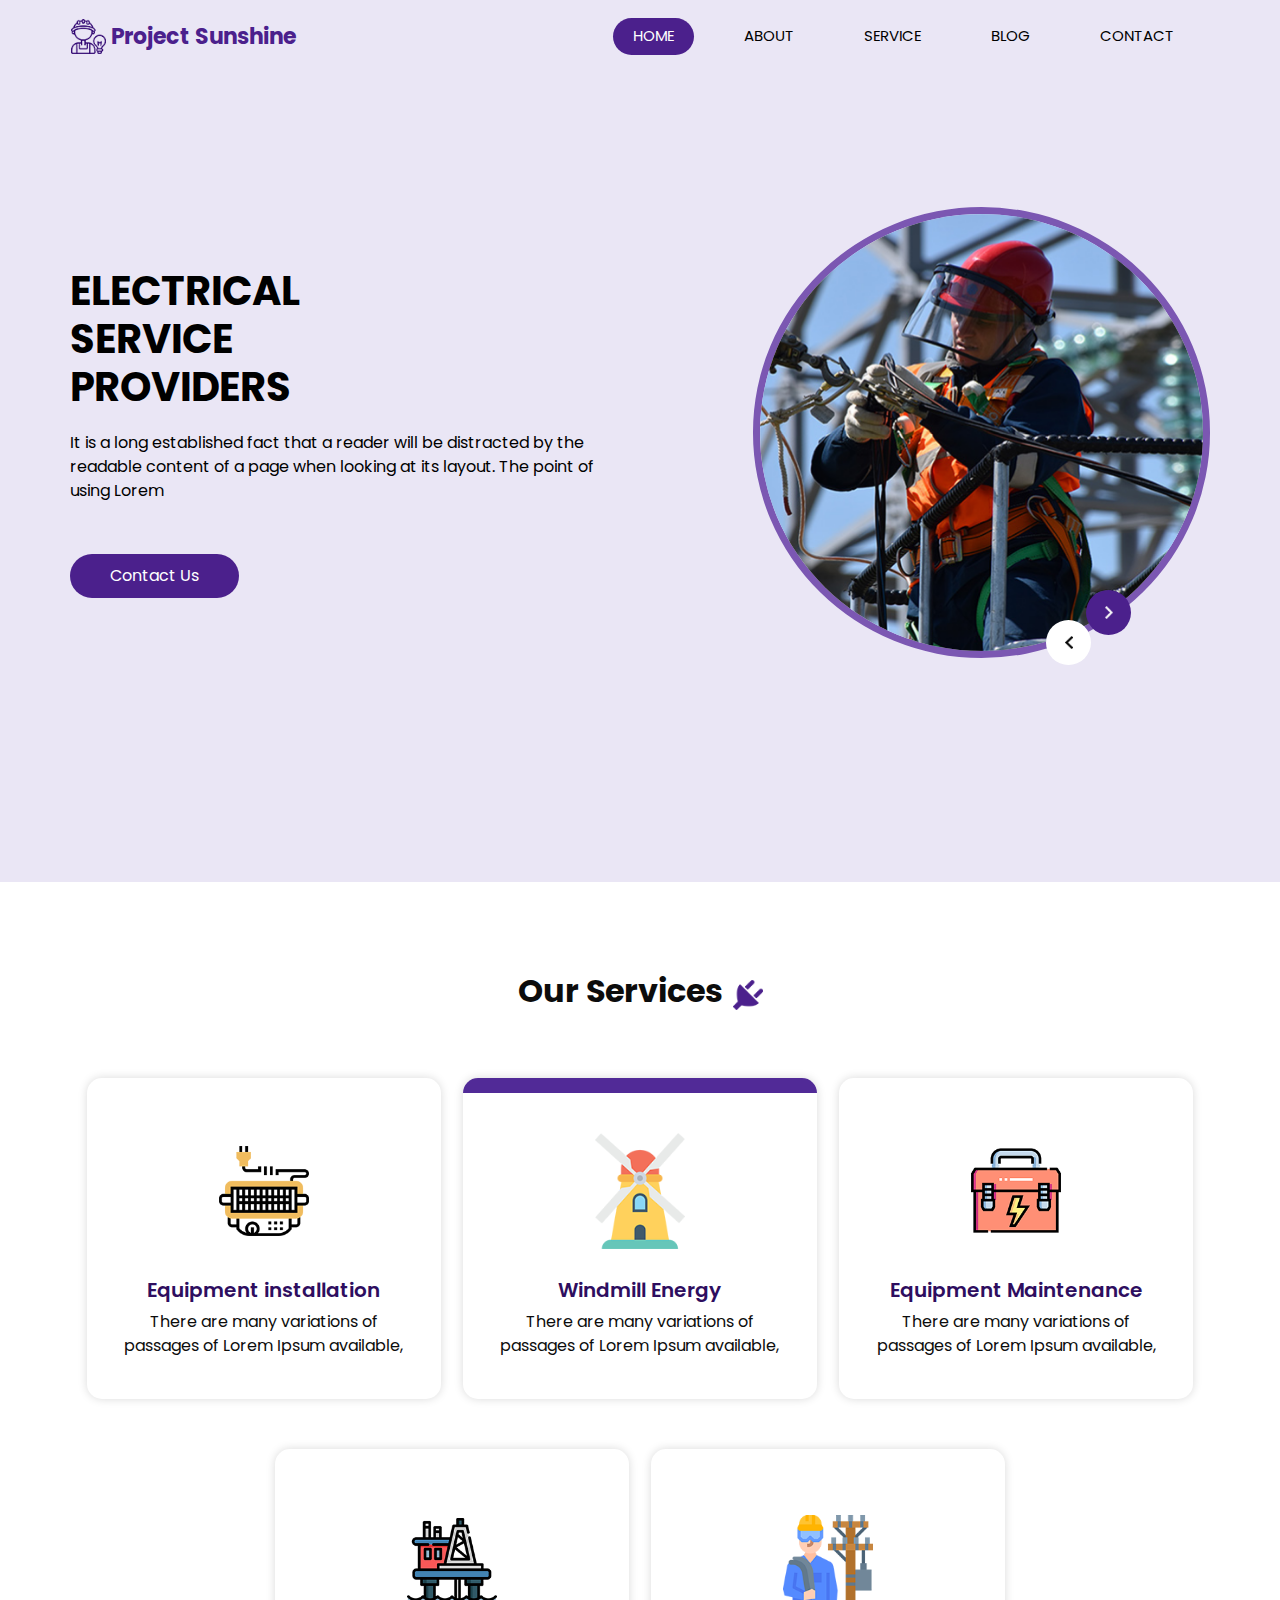
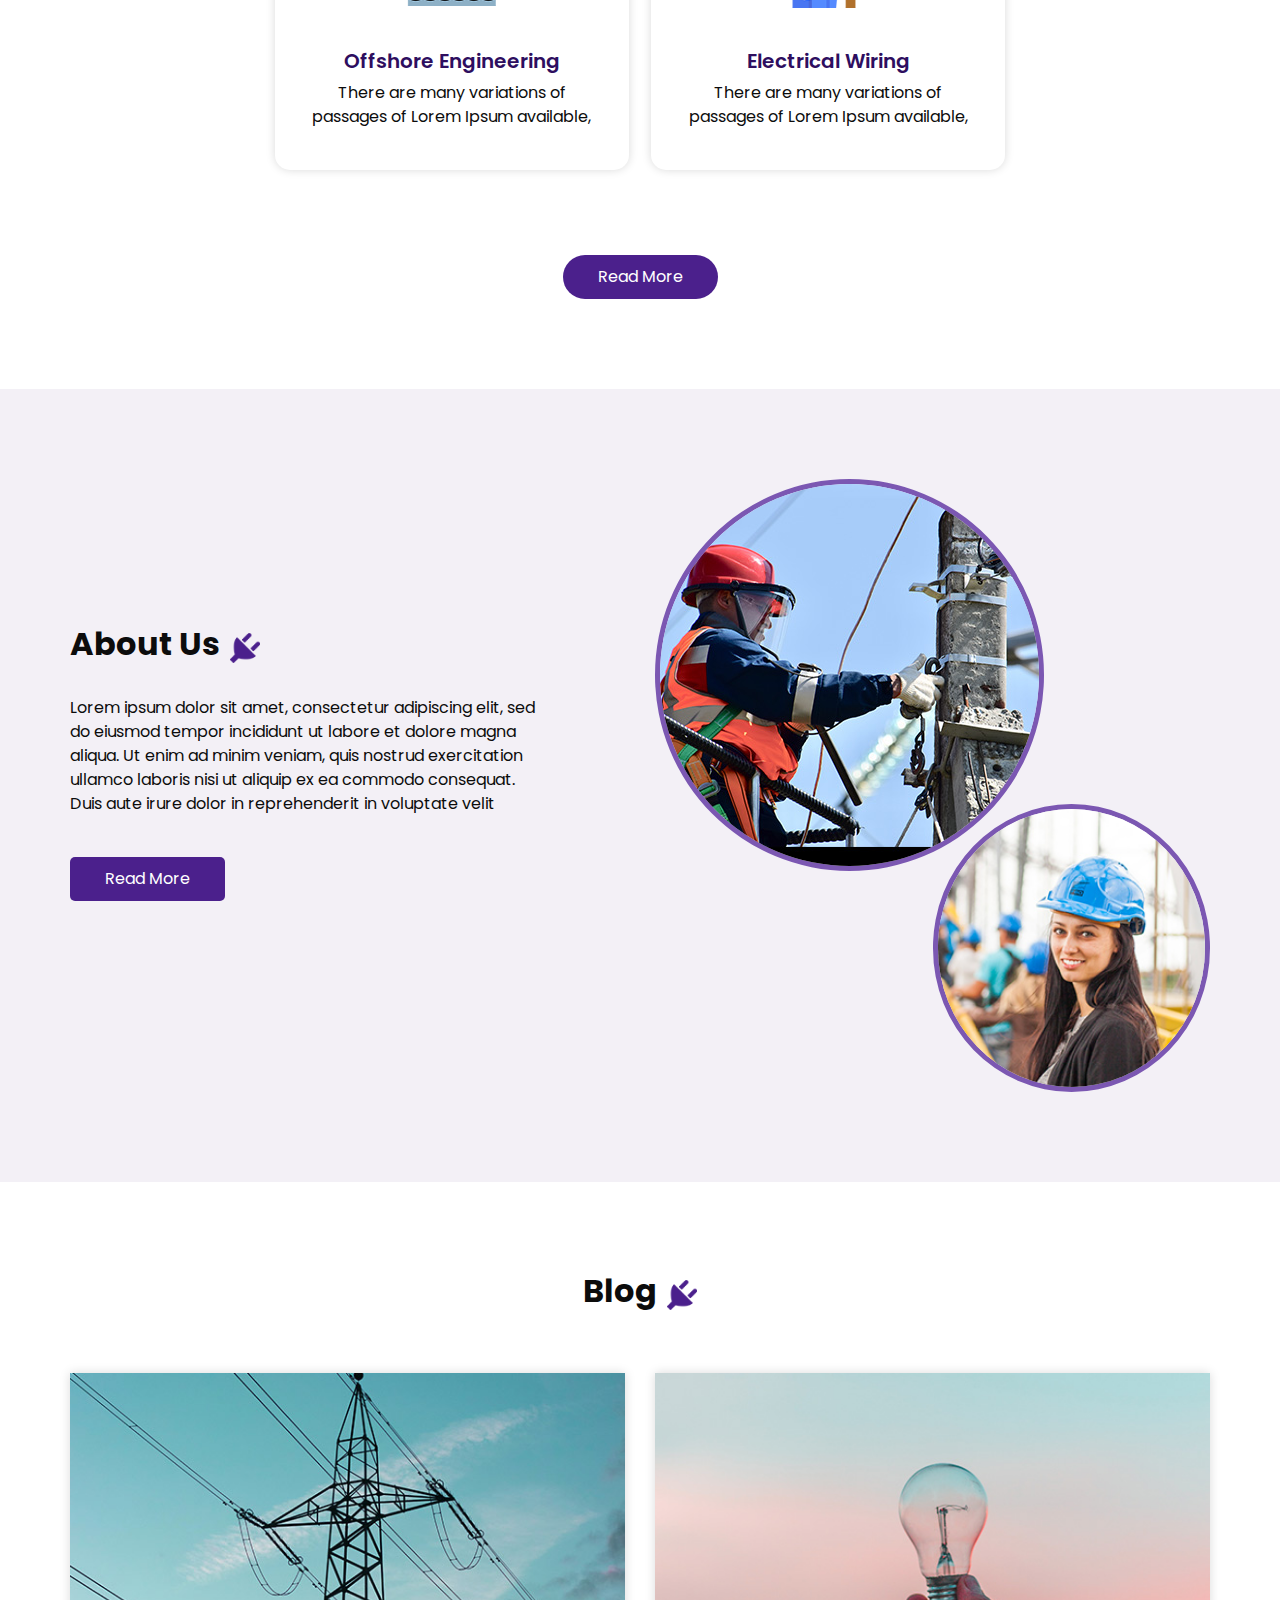
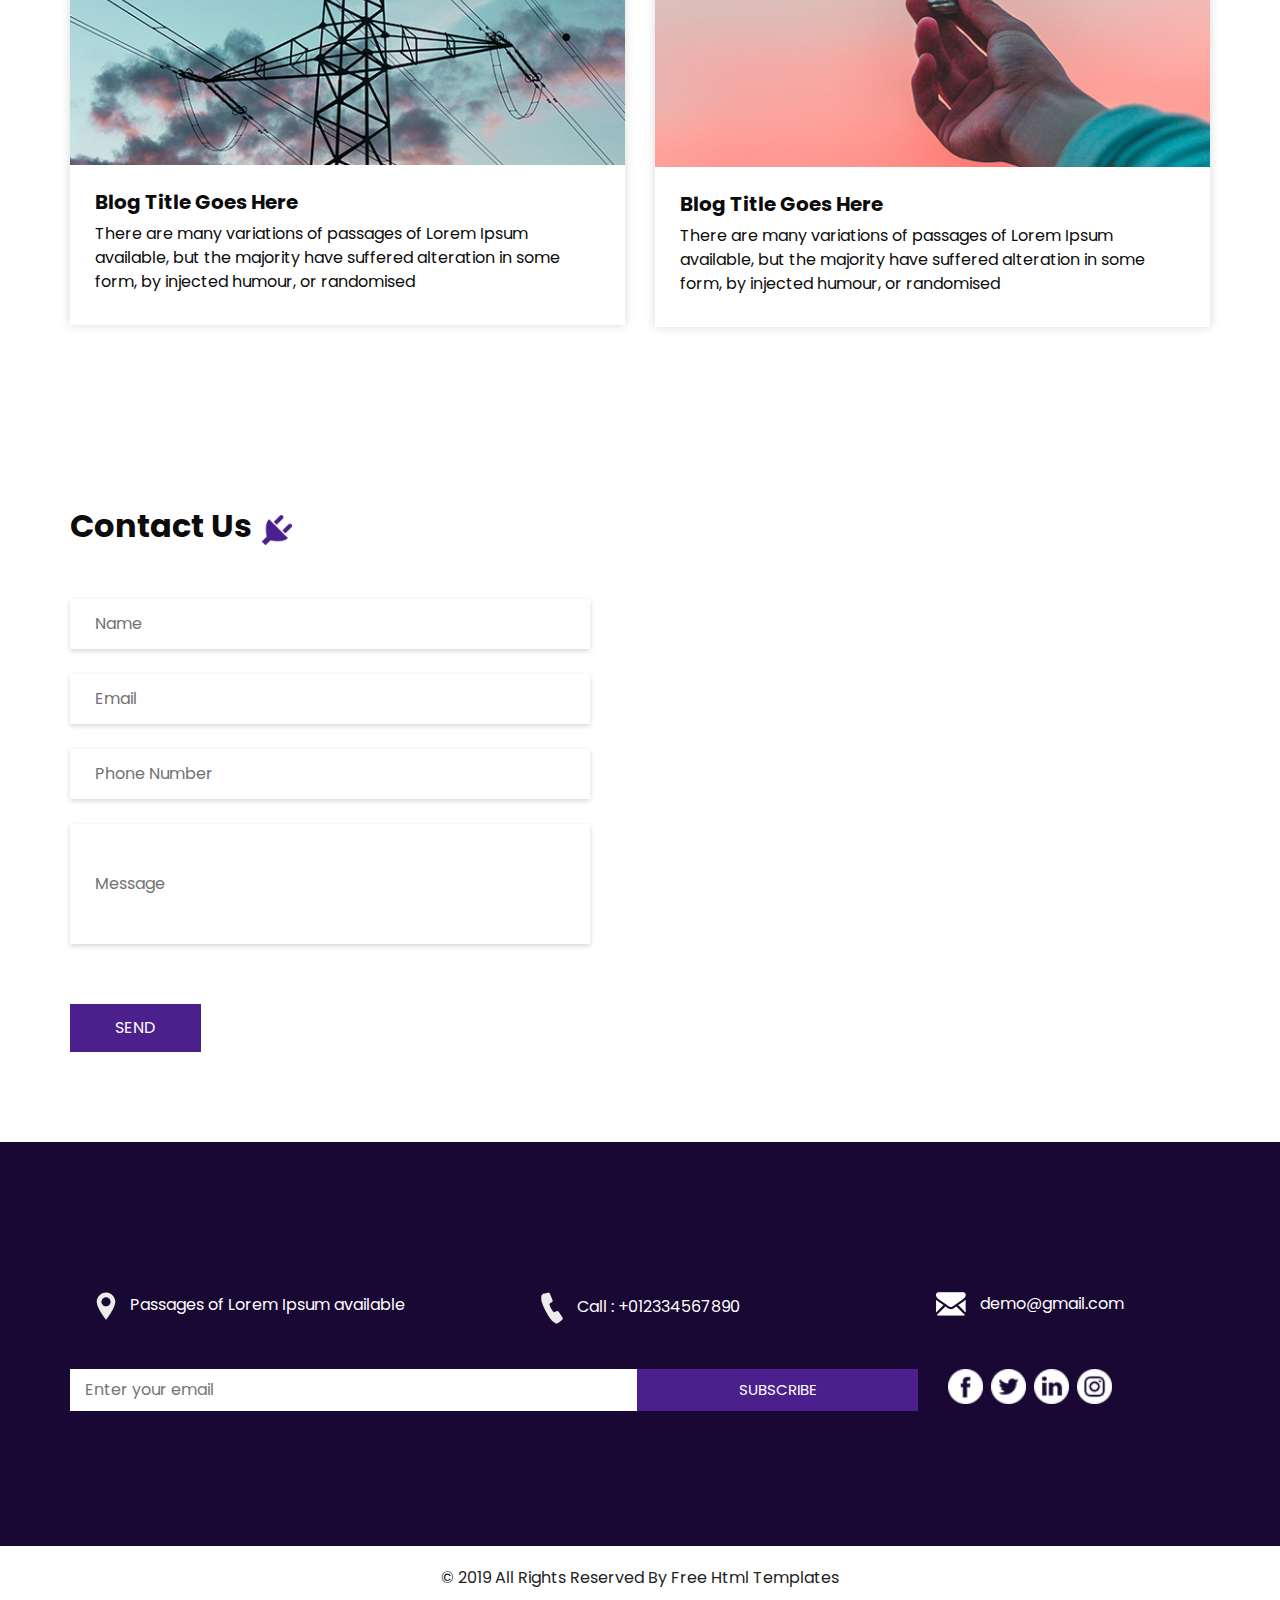
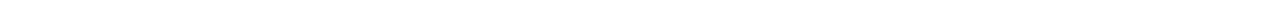
==== index.html @ fe7bbac9 "." ====
<!DOCTYPE html>
<html>

<head>
  <!-- Basic -->
  <meta charset="utf-8" />
  <meta http-equiv="X-UA-Compatible" content="IE=edge" />
  <!-- Mobile Metas -->
  <meta name="viewport" content="width=device-width, initial-scale=1, shrink-to-fit=no" />
  <!-- Site Metas -->
  <meta name="keywords" content="" />
  <meta name="description" content="" />
  <meta name="author" content="" />

  <title>Project Sunshine</title>

  <!-- slider stylesheet -->
  <link rel="stylesheet" type="text/css" href="https://cdnjs.cloudflare.com/ajax/libs/OwlCarousel2/2.1.3/assets/owl.carousel.min.css" />

  <!-- bootstrap core css -->
  <link rel="stylesheet" type="text/css" href="css/bootstrap.css" />

  <!-- fonts style -->
  <link href="https://fonts.googleapis.com/css?family=Poppins:400,600,700&display=swap" rel="stylesheet">
  <!-- Custom styles for this template -->
  <link href="css/style.css" rel="stylesheet" />
  <!-- responsive style -->
  <link href="css/responsive.css" rel="stylesheet" />
</head>

<body>

  <div class="hero_area">
    <!-- header section strats -->
    <header class="header_section">
      <div class="container">
        <nav class="navbar navbar-expand-lg custom_nav-container ">
          <a class="navbar-brand" href="index.html">
            <img src="images/logo.png" alt="">
            <span>
              Project Sunshine
            </span>
          </a>
          <button class="navbar-toggler" type="button" data-toggle="collapse" data-target="#navbarSupportedContent" aria-controls="navbarSupportedContent" aria-expanded="false" aria-label="Toggle navigation">
            <span class="s-1"> </span>
            <span class="s-2"> </span>
            <span class="s-3"> </span>
          </button>

          <div class="collapse navbar-collapse" id="navbarSupportedContent">
            <div class="d-flex ml-auto flex-column flex-lg-row align-items-center">
              <ul class="navbar-nav  ">
                <li class="nav-item active">
                  <a class="nav-link" href="index.html">Home <span class="sr-only">(current)</span></a>
                </li>
                <li class="nav-item">
                  <a class="nav-link" href="about.html"> About</a>
                </li>
                <li class="nav-item">
                  <a class="nav-link" href="service.html"> Service </a>
                </li>
                <li class="nav-item">
                  <a class="nav-link" href="blog.html"> Blog </a>
                </li>
                <li class="nav-item">
                  <a class="nav-link" href="contact.html">Contact </a>
                </li>
              </ul>
            </div>
          </div>
        </nav>
      </div>
    </header>
    <!-- end header section -->
    <!-- slider section -->
    <section class=" slider_section ">
      <div class="container">
        <div class="row">
          <div class="col-md-6 ">
            <div class="detail_box">
              <h1>
                Electrical <br>
                Service <br>
                Providers
              </h1>
              <p>
                It is a long established fact that a reader will be distracted by the readable content of a page when looking at its layout. The point of using Lorem
              </p>
              <a href="" class="">
                Contact Us
            </div>
          </div>
          <div class="col-lg-5 col-md-6 offset-lg-1">
            <div class="img_content">
              <div class="img_container">
                <div id="carouselExampleControls" class="carousel slide" data-ride="carousel">
                  <div class="carousel-inner">
                    <div class="carousel-item active">
                      <div class="img-box">
                        <img src="images/slider-img.jpg" alt="">
                      </div>
                    </div>
                    <div class="carousel-item">
                      <div class="img-box">
                        <img src="images/slider-img.jpg" alt="">
                      </div>
                    </div>
                    <div class="carousel-item">
                      <div class="img-box">
                        <img src="images/slider-img.jpg" alt="">
                      </div>
                    </div>
                  </div>
                </div>
              </div>
              <a class="carousel-control-prev" href="#carouselExampleControls" role="button" data-slide="prev">
                <span class="sr-only">Previous</span>
              </a>
              <a class="carousel-control-next" href="#carouselExampleControls" role="button" data-slide="next">
                <span class="sr-only">Next</span>
              </a>
            </div>

          </div>
        </div>
      </div>
    </section>
    <!-- end slider section -->
  </div>


  <!-- service section -->
  <section class="service_section layout_padding">
    <div class="container">
      <div class="heading_container">
        <h2>
          Our Services
        </h2>
        <img src="images/plug.png" alt="">
      </div>

      <div class="service_container">
        <div class="box">
          <div class="img-box">
            <img src="images/s1.png" class="img1" alt="">
          </div>
          <div class="detail-box">
            <h5>
              Equipment installation
            </h5>
            <p>
              There are many variations of passages of Lorem Ipsum available,
            </p>
          </div>
        </div>
        <div class="box active">
          <div class="img-box">
            <img src="images/s2.png" class="img1" alt="">
          </div>
          <div class="detail-box">
            <h5>
              Windmill Energy
            </h5>
            <p>
              There are many variations of passages of Lorem Ipsum available,
            </p>
          </div>
        </div>
        <div class="box">
          <div class="img-box">
            <img src="images/s3.png" class="img1" alt="">
          </div>
          <div class="detail-box">
            <h5>
              Equipment Maintenance
            </h5>
            <p>
              There are many variations of passages of Lorem Ipsum available,
            </p>
          </div>
        </div>
        <div class="box ">
          <div class="img-box">
            <img src="images/s4.png" class="img1" alt="">
          </div>
          <div class="detail-box">
            <h5>
              Offshore Engineering
            </h5>
            <p>
              There are many variations of passages of Lorem Ipsum available,
            </p>
          </div>
        </div>
        <div class="box">
          <div class="img-box">
            <img src="images/s5.png" class="img1" alt="">
          </div>
          <div class="detail-box">
            <h5>
              Electrical Wiring
            </h5>
            <p>
              There are many variations of passages of Lorem Ipsum available,
            </p>
          </div>
        </div>
      </div>
      <div class="btn-box">
        <a href="">
          Read More
        </a>
      </div>
    </div>
  </section>
  <!-- end service section -->

  <!-- about section -->
  <section class="about_section layout_padding">
    <div class="container">
      <div class="row">
        <div class="col-md-6">
          <div class="detail-box">
            <div class="heading_container">
              <h2>
                About Us
              </h2>
              <img src="images/plug.png" alt="">
            </div>
            <p>
              Lorem ipsum dolor sit amet, consectetur adipiscing elit, sed do
              eiusmod tempor incididunt ut labore et dolore magna aliqua. Ut
              enim ad minim veniam, quis nostrud exercitation ullamco laboris
              nisi ut aliquip ex ea commodo consequat. Duis aute irure dolor
              in reprehenderit in voluptate velit
            </p>
            <a href="">
              Read More
            </a>
          </div>
        </div>
        <div class="col-md-6">
          <div class="img_container">
            <div class="img-box b1">
              <img src="images/about-img1.jpg" alt="" />
            </div>
            <div class="img-box b2">
              <img src="images/about-img2.jpg" alt="" />
            </div>
          </div>

        </div>

      </div>
    </div>
  </section>

  <!-- end about section -->




  <!-- blog section -->

  <section class="blog_section layout_padding">
    <div class="container">
      <div class="heading_container">
        <h2>
          Blog
        </h2>
        <img src="images/plug.png" alt="">
      </div>
      <div class="row">
        <div class="col-md-6">
          <div class="box">
            <div class="img-box">
              <img src="images/blog1.jpg" alt="">
            </div>
            <div class="detail-box">
              <h5>
                Blog Title Goes Here
              </h5>
              <p>
                There are many variations of passages of Lorem Ipsum available, but the majority have suffered alteration in some form, by injected humour, or randomised
              </p>
            </div>
          </div>
        </div>
        <div class="col-md-6">
          <div class="box">
            <div class="img-box">
              <img src="images/blog2.jpg" alt="">
            </div>
            <div class="detail-box">
              <h5>
                Blog Title Goes Here
              </h5>
              <p>
                There are many variations of passages of Lorem Ipsum available, but the majority have suffered alteration in some form, by injected humour, or randomised
              </p>
            </div>
          </div>
        </div>
      </div>
    </div>
  </section>

  <!-- end blog section -->



  <!-- contact section -->

  <section class="contact_section layout_padding">
    <div class="container ">
      <div class="heading_container">
        <h2>
          Contact Us
        </h2>
        <img src="images/plug.png" alt="">
      </div>
    </div>
    <div class="container">
      <div class="row">
        <div class="col-md-6">
          <form action="">
            <div>
              <input type="text" placeholder="Name" />
            </div>
            <div>
              <input type="email" placeholder="Email" />
            </div>
            <div>
              <input type="text" placeholder="Phone Number" />
            </div>
            <div>
              <input type="text" class="message-box" placeholder="Message" />
            </div>
            <div class="d-flex ">
              <button>
                SEND
              </button>
            </div>
          </form>
        </div>
        <div class="col-md-6">
          <div class="map_container">
            <div class="map-responsive">
              <iframe src="https://www.google.com/maps/embed/v1/place?key=AIzaSyA0s1a7phLN0iaD6-UE7m4qP-z21pH0eSc&q=Eiffel+Tower+Paris+France" width="600" height="300" frameborder="0" style="border:0; width: 100%; height:100%" allowfullscreen></iframe>
            </div>
          </div>
        </div>
      </div>
    </div>
  </section>

  <!-- end contact section -->


  <!-- info section -->

  <section class="info_section layout_padding">
    <div class="container">
      <div class="info_contact">
        <div class="row">
          <div class="col-md-4">
            <a href="">
              <img src="images/location-white.png" alt="">
              <span>
                Passages of Lorem Ipsum available
              </span>
            </a>
          </div>
          <div class="col-md-4">
            <a href="">
              <img src="images/telephone-white.png" alt="">
              <span>
                Call : +012334567890
              </span>
            </a>
          </div>
          <div class="col-md-4">
            <a href="">
              <img src="images/envelope-white.png" alt="">
              <span>
                demo@gmail.com
              </span>
            </a>
          </div>
        </div>
      </div>
      <div class="row">
        <div class="col-md-8 col-lg-9">
          <div class="info_form">
            <form action="">
              <input type="text" placeholder="Enter your email">
              <button>
                subscribe
              </button>
            </form>
          </div>
        </div>
        <div class="col-md-4 col-lg-3">
          <div class="info_social">
            <div>
              <a href="">
                <img src="images/fb.png" alt="">
              </a>
            </div>
            <div>
              <a href="">
                <img src="images/twitter.png" alt="">
              </a>
            </div>
            <div>
              <a href="">
                <img src="images/linkedin.png" alt="">
              </a>
            </div>
            <div>
              <a href="">
                <img src="images/instagram.png" alt="">
              </a>
            </div>
          </div>
        </div>
      </div>

    </div>
  </section>

  <!-- end info section -->

  <!-- footer section -->
  <footer class="container-fluid footer_section">
    <div class="container">
      <div class="row">
        <div class="col-lg-7 col-md-9 mx-auto">
          <p>
            &copy; 2019 All Rights Reserved By
            <a href="https://html.design/">Free Html Templates</a>
          </p>
        </div>
      </div>
    </div>
  </footer>
  <!-- footer section -->


  <script src="js/jquery-3.4.1.min.js"></script>
  <script src="js/bootstrap.js"></script>

</body>

</html>
---- css/style.css ----
body {
  font-family: "Poppins", sans-serif;
  color: #0c0c0c;
  background-color: #ffffff;
}

.layout_padding {
  padding-top: 90px;
  padding-bottom: 90px;
}

.layout_padding2 {
  padding-top: 45px;
  padding-bottom: 45px;
}

.layout_padding2-top {
  padding-top: 45px;
}

.layout_padding2-bottom {
  padding-bottom: 45px;
}

.layout_padding-top {
  padding-top: 90px;
}

.layout_padding-bottom {
  padding-bottom: 90px;
}

.heading_container {
  display: -webkit-box;
  display: -ms-flexbox;
  display: flex;
  -webkit-box-pack: start;
      -ms-flex-pack: start;
          justify-content: flex-start;
  -webkit-box-align: center;
      -ms-flex-align: center;
          align-items: center;
  text-align: center;
}

.heading_container h2 {
  position: relative;
  font-weight: bold;
  margin-right: 10px;
}

.heading_container img {
  width: 30px;
}

/*header section*/
.hero_area {
  height: 98vh;
  position: relative;
  display: -webkit-box;
  display: -ms-flexbox;
  display: flex;
  -webkit-box-orient: vertical;
  -webkit-box-direction: normal;
      -ms-flex-direction: column;
          flex-direction: column;
  background-color: #eae6f5;
}

.sub_page .hero_area {
  height: auto;
}

.header_section .container {
  padding: 0;
}

.header_section .nav_container {
  margin: 0 auto;
}

.custom_nav-container .navbar-nav .nav-item .nav-link {
  padding: 7px 20px;
  margin: 10px 15px;
  color: #000000;
  text-align: center;
  border-radius: 35px;
  text-transform: uppercase;
  font-size: 15px;
}

.custom_nav-container .navbar-nav .nav-item.active .nav-link, .custom_nav-container .navbar-nav .nav-item:hover .nav-link {
  background-color: #4b208c;
  color: #ffffff;
}

a,
a:hover,
a:focus {
  text-decoration: none;
}

a:hover,
a:focus {
  color: initial;
}

.btn,
.btn:focus {
  outline: none !important;
  -webkit-box-shadow: none;
          box-shadow: none;
}

.custom_nav-container .nav_search-btn {
  background-image: url(../images/search-icon.png);
  background-size: 22px;
  background-repeat: no-repeat;
  background-position-y: 7px;
  width: 35px;
  height: 35px;
  padding: 0;
  border: none;
}

.navbar-brand {
  display: -webkit-box;
  display: -ms-flexbox;
  display: flex;
  -webkit-box-align: center;
      -ms-flex-align: center;
          align-items: center;
}

.navbar-brand img {
  margin-right: 5px;
  width: 35px;
}

.navbar-brand span {
  font-size: 22px;
  font-weight: 700;
  color: #4b208c;
}

.custom_nav-container {
  z-index: 99999;
}

.navbar-expand-lg .navbar-collapse {
  -webkit-box-align: end;
      -ms-flex-align: end;
          align-items: flex-end;
}

.custom_nav-container .navbar-toggler {
  outline: none;
}

.custom_nav-container .navbar-toggler {
  padding: 0;
  width: 37px;
  height: 42px;
}

.custom_nav-container .navbar-toggler span {
  display: block;
  width: 35px;
  height: 4px;
  background-color: #190734;
  margin: 7px 0;
  -webkit-transition: all .3s;
  transition: all .3s;
}

.custom_nav-container .navbar-toggler[aria-expanded="true"] .s-1 {
  -webkit-transform: rotate(45deg);
          transform: rotate(45deg);
  margin: 0;
  margin-bottom: -4px;
}

.custom_nav-container .navbar-toggler[aria-expanded="true"] .s-2 {
  display: none;
}

.custom_nav-container .navbar-toggler[aria-expanded="true"] .s-3 {
  -webkit-transform: rotate(-45deg);
          transform: rotate(-45deg);
  margin: 0;
  margin-top: -4px;
}

.custom_nav-container .navbar-toggler[aria-expanded="false"] .s-1,
.custom_nav-container .navbar-toggler[aria-expanded="false"] .s-2,
.custom_nav-container .navbar-toggler[aria-expanded="false"] .s-3 {
  -webkit-transform: none;
          transform: none;
}

/*end header section*/
/* slider section */
.slider_section {
  -webkit-box-flex: 1;
      -ms-flex: 1;
          flex: 1;
  display: -webkit-box;
  display: -ms-flexbox;
  display: flex;
  -webkit-box-align: center;
      -ms-flex-align: center;
          align-items: center;
  position: relative;
  z-index: 2;
  color: #3b3a3a;
  padding-bottom: 90px;
}

.slider_section .row {
  -webkit-box-align: center;
      -ms-flex-align: center;
          align-items: center;
}

.slider_section .detail_box {
  color: #000000;
}

.slider_section .detail_box h1 {
  text-transform: uppercase;
  font-weight: bold;
}

.slider_section .detail_box p {
  margin-top: 20px;
}

.slider_section .detail_box a {
  display: inline-block;
  padding: 10px 40px;
  background-color: #4b208c;
  color: #ffffff;
  border-radius: 35px;
  margin-top: 35px;
}

.slider_section .detail_box a:hover {
  background-color: #5625a1;
}

.slider_section .img_container {
  border: 7px solid #7b57b2;
  border-radius: 100%;
  overflow: hidden;
}

.slider_section .img_container div#carouselExampleContarols {
  width: 100%;
  position: unset;
}

.slider_section .img_container .img-box img {
  width: 100%;
}

.slider_section .carousel-control-prev,
.slider_section .carousel-control-next {
  top: initial;
  left: initial;
  bottom: 5%;
  right: 10%;
  width: 45px;
  height: 45px;
  border: none;
  border-radius: 100%;
  opacity: 1;
  background-repeat: no-repeat;
  background-size: 8px;
  background-position: center;
}

.slider_section .carousel-control-prev {
  background-image: url(../images/prev.png);
  background-color: #ffffff;
  -webkit-transform: translate(-85px, 30px);
          transform: translate(-85px, 30px);
}

.slider_section .carousel-control-next {
  background-image: url(../images/next.png);
  background-color: #4b208c;
  -webkit-transform: translate(-45px, 0);
          transform: translate(-45px, 0);
}

.service_section {
  text-align: center;
}

.service_section .heading_container {
  -webkit-box-pack: center;
      -ms-flex-pack: center;
          justify-content: center;
}

.service_section .service_container {
  display: -webkit-box;
  display: -ms-flexbox;
  display: flex;
  -webkit-box-pack: center;
      -ms-flex-pack: center;
          justify-content: center;
  padding: 35px 0;
  -ms-flex-wrap: wrap;
      flex-wrap: wrap;
}

.service_section .service_container .box {
  margin: 25px 1%;
  -ms-flex-preferred-size: 31%;
      flex-basis: 31%;
  padding: 35px 25px 25px;
  border-radius: 15px;
  -webkit-box-shadow: 0 0 10px 0 rgba(0, 0, 0, 0.15);
          box-shadow: 0 0 10px 0 rgba(0, 0, 0, 0.15);
  border-top: 15px solid transparent;
  overflow: hidden;
  -webkit-transition: all .1s;
  transition: all .1s;
}

.service_section .service_container .box .img-box {
  display: -webkit-box;
  display: -ms-flexbox;
  display: flex;
  -webkit-box-pack: center;
      -ms-flex-pack: center;
          justify-content: center;
  -webkit-box-align: center;
      -ms-flex-align: center;
          align-items: center;
  height: 125px;
}

.service_section .service_container .box .img-box img {
  width: 90px;
}

.service_section .service_container .box .detail-box {
  margin-top: 25px;
}

.service_section .service_container .box .detail-box h5 {
  color: #2e0e5f;
  font-weight: 600;
  position: relative;
}

.service_section .service_container .box:hover, .service_section .service_container .box.active {
  border-top: 15px solid #512a97;
}

.service_section .btn-box {
  display: -webkit-box;
  display: -ms-flexbox;
  display: flex;
  -webkit-box-pack: center;
      -ms-flex-pack: center;
          justify-content: center;
  margin-top: 25px;
}

.service_section .btn-box a {
  display: inline-block;
  padding: 10px 35px;
  background-color: #4b208c;
  color: #ffffff;
  border-radius: 35px;
}

.service_section .btn-box a:hover {
  background-color: #5625a1;
}

.about_section {
  background-color: #f3f0f6;
}

.about_section .row {
  -webkit-box-align: center;
      -ms-flex-align: center;
          align-items: center;
}

.about_section .img_container {
  display: -webkit-box;
  display: -ms-flexbox;
  display: flex;
  -webkit-box-orient: vertical;
  -webkit-box-direction: normal;
      -ms-flex-direction: column;
          flex-direction: column;
}

.about_section .img_container .img-box {
  border: 5px solid #7b57b2;
  border-radius: 100%;
  overflow: hidden;
}

.about_section .img_container .img-box.b1 {
  width: 70%;
}

.about_section .img_container .img-box.b2 {
  width: 50%;
  margin-left: auto;
  margin-top: -12%;
}

.about_section .img_container .img-box img {
  width: 100%;
}

.about_section .detail-box {
  margin-right: 15%;
}

.about_section .detail-box p {
  margin-top: 25px;
}

.about_section .detail-box a {
  display: inline-block;
  padding: 10px 35px;
  background-color: #4b208c;
  color: #ffffff;
  border-radius: 5px;
  margin: 25px 0 45px 0;
}

.about_section .detail-box a:hover {
  background-color: #5625a1;
}

.blog_section .heading_container {
  -webkit-box-pack: center;
      -ms-flex-pack: center;
          justify-content: center;
}

.blog_section .heading_container h2::before {
  background-color: #ffffff;
}

.blog_section .box {
  margin-top: 55px;
  background-color: #ffffff;
  -webkit-box-shadow: 0 0 10px 0 rgba(0, 0, 0, 0.15);
          box-shadow: 0 0 10px 0 rgba(0, 0, 0, 0.15);
}

.blog_section .box .img-box {
  position: relative;
}

.blog_section .box .img-box img {
  width: 100%;
}

.blog_section .box .detail-box {
  padding: 25px 25px 15px;
}

.blog_section .box .detail-box h5 {
  font-weight: bold;
}

.contact_section {
  position: relative;
}

.contact_section form {
  margin-top: 45px;
  padding-right: 35px;
}

.contact_section input {
  width: 100%;
  border: none;
  height: 50px;
  margin-bottom: 25px;
  padding-left: 25px;
  background-color: transparent;
  outline: none;
  color: #101010;
  -webkit-box-shadow: 0px 2px 5px 0px rgba(0, 0, 0, 0.16);
  box-shadow: 0px 2px 5px 0px rgba(0, 0, 0, 0.16);
}

.contact_section input::-webkit-input-placeholder {
  color: #737272;
}

.contact_section input:-ms-input-placeholder {
  color: #737272;
}

.contact_section input::-ms-input-placeholder {
  color: #737272;
}

.contact_section input::placeholder {
  color: #737272;
}

.contact_section input.message-box {
  height: 120px;
}

.contact_section button {
  border: none;
  display: inline-block;
  padding: 12px 45px;
  background-color: #4b208c;
  color: #ffffff;
  border-radius: 0px;
  margin-top: 35px;
}

.contact_section button:hover {
  background-color: #5625a1;
}

.contact_section .map_container {
  height: 100%;
  min-height: 325px;
}

.contact_section .map_container .map-responsive {
  height: 100%;
}

.footer_bg {
  background-image: url(../images/footer-bg.png);
  background-size: cover;
  background-position: top;
}

/* info section */
.info_section {
  background-color: #190734;
  color: #ffffff;
}

.info_section h6 {
  font-weight: bold;
}

.info_section .info_contact {
  margin-top: 60px;
  margin-bottom: 45px;
}

.info_section .info_contact .col-md-4 {
  display: -webkit-box;
  display: -ms-flexbox;
  display: flex;
  -webkit-box-pack: center;
      -ms-flex-pack: center;
          justify-content: center;
}

.info_section .info_contact a {
  color: #ffffff;
}

.info_section .info_contact img {
  max-width: 100%;
  margin-right: 10px;
}

.info_section .info_form {
  margin: 0 auto;
  margin-bottom: 45px;
}

.info_section .info_form h4 {
  text-transform: uppercase;
  text-align: center;
  margin-bottom: 20px;
}

.info_section .info_form form {
  display: -webkit-box;
  display: -ms-flexbox;
  display: flex;
  -webkit-box-align: center;
      -ms-flex-align: center;
          align-items: center;
}

.info_section .info_form form input {
  background-color: #ffffff;
  border: none;
  -webkit-box-flex: 2.5;
      -ms-flex: 2.5;
          flex: 2.5;
  outline: none;
  color: #000000;
  min-height: 42.4px;
  padding-left: 15px;
}

.info_section .info_form form input ::-webkit-input-placeholder {
  color: #ffffff;
  opacity: 0.2;
}

.info_section .info_form form input :-ms-input-placeholder {
  color: #ffffff;
  opacity: 0.2;
}

.info_section .info_form form input ::-ms-input-placeholder {
  color: #ffffff;
  opacity: 0.2;
}

.info_section .info_form form input ::placeholder {
  color: #ffffff;
  opacity: 0.2;
}

.info_section .info_form form button {
  -webkit-box-flex: 1;
      -ms-flex: 1;
          flex: 1;
  border: none;
  display: inline-block;
  padding: 10px 30px;
  background-color: #4b208c;
  color: #ffffff;
  border-radius: 0;
  font-size: 15px;
  text-transform: uppercase;
}

.info_section .info_form form button:hover {
  background-color: #5625a1;
}

.info_section .box {
  display: -webkit-box;
  display: -ms-flexbox;
  display: flex;
}

.info_section .info_social {
  display: -webkit-box;
  display: -ms-flexbox;
  display: flex;
}

.info_section .info_social img {
  width: 35px;
  margin-right: 8px;
}

/* end info section */
/* footer section*/
.footer_section {
  display: -webkit-box;
  display: -ms-flexbox;
  display: flex;
  -webkit-box-pack: center;
      -ms-flex-pack: center;
          justify-content: center;
  position: relative;
}

.footer_section p {
  color: #222222;
  margin: 0 auto;
  text-align: center;
  padding: 20px;
}

.footer_section p a {
  color: #222222;
}
/*# sourceMappingURL=style.css.map */
---- css/responsive.css ----
@media (max-width: 1120px) {}

@media (max-width: 992px) {

  .hero_area {
    height: auto;
  }

  .header_section {
    padding-top: 10px;
  }

  #navbarSupportedContent {
    margin-top: 25px;
  }

  .slider_section {

    padding-top: 75px;
    padding-bottom: 150px;

  }

  .about_section .img-box {
    margin: 0 5%;
  }

  .about_section .detail-box {
    margin-right: 5%;
  }

  .service_section .service_container .box {
    -ms-flex-preferred-size: 48%;
    flex-basis: 48%;
  }

  .about_section .img_container .img-box.b2 {
    margin-top: -5%;
  }

}

@media (max-width: 768px) {


  .slider_section .detail_box {
    text-align: center;
  }

  .slider_section .img_content {
    margin-top: 55px;
  }

  .contact_section .map_container {
    margin-top: 45px;
  }

  .info_section .info_contact a {
    margin-bottom: 15px;
  }

  .info_section .info_social {
    justify-content: center;
  }

  .service_section .service_container .box {
    flex-basis: 98%;
  }

  .contact_section form {
    padding-right: 0;
  }

  .info_section .info_contact a {
    text-align: center;
  }
}

@media (max-width: 576px) {
  .about_section .img_container .img-box.b1 {
    width: 80%;
  }

  .about_section .img_container .img-box.b2 {
    width: 55%;
  }

  .info_section .info_form form {
    flex-direction: column;
  }

  .info_section .info_form form input {
    width: 100%;
  }

  .info_section .info_form form button {
    margin-top: 15px;
    padding: 10px 40px;
  }
}

@media (max-width: 480px) {}

@media (max-width: 420px) {

  .slider_section .carousel-control-prev,
  .slider_section .carousel-control-next {
    right: 0;
  }
}

@media (max-width: 360px) {}

@media (min-width: 1200px) {
  .container {
    max-width: 1170px;
  }
}
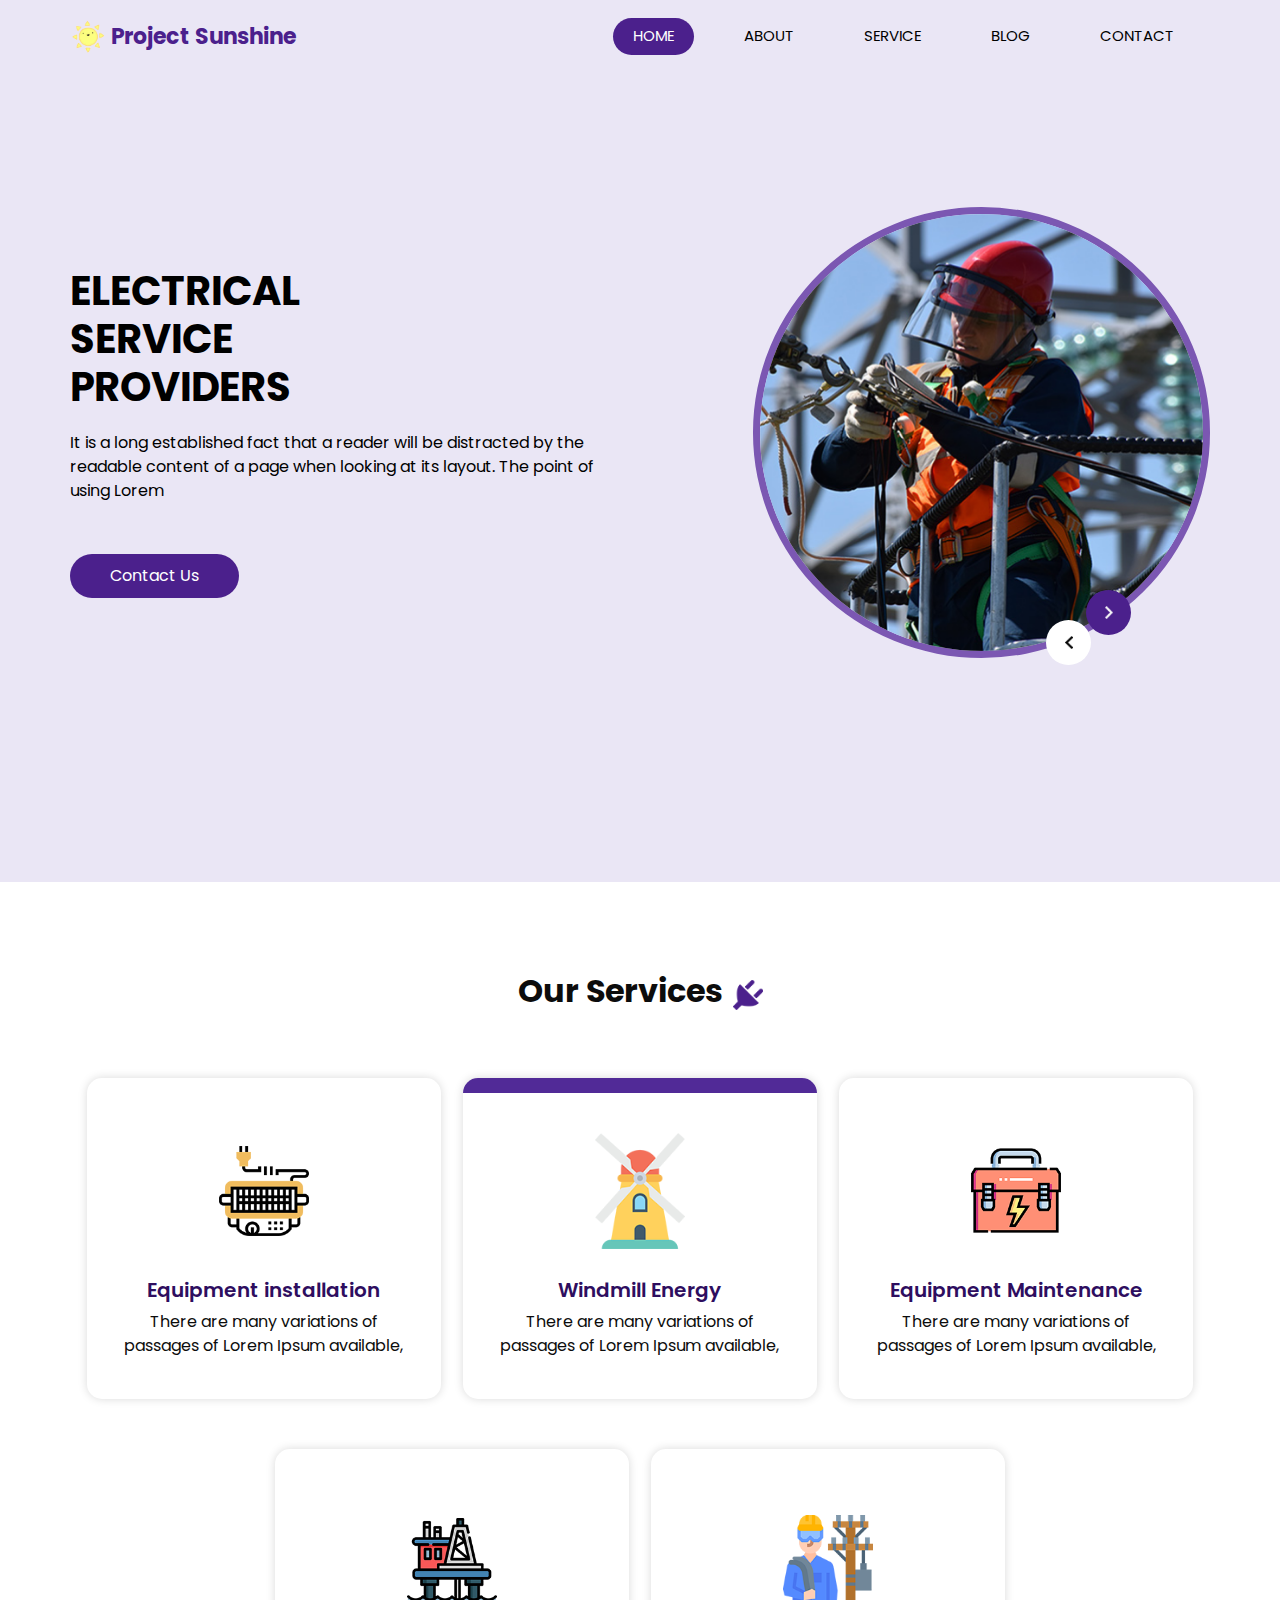
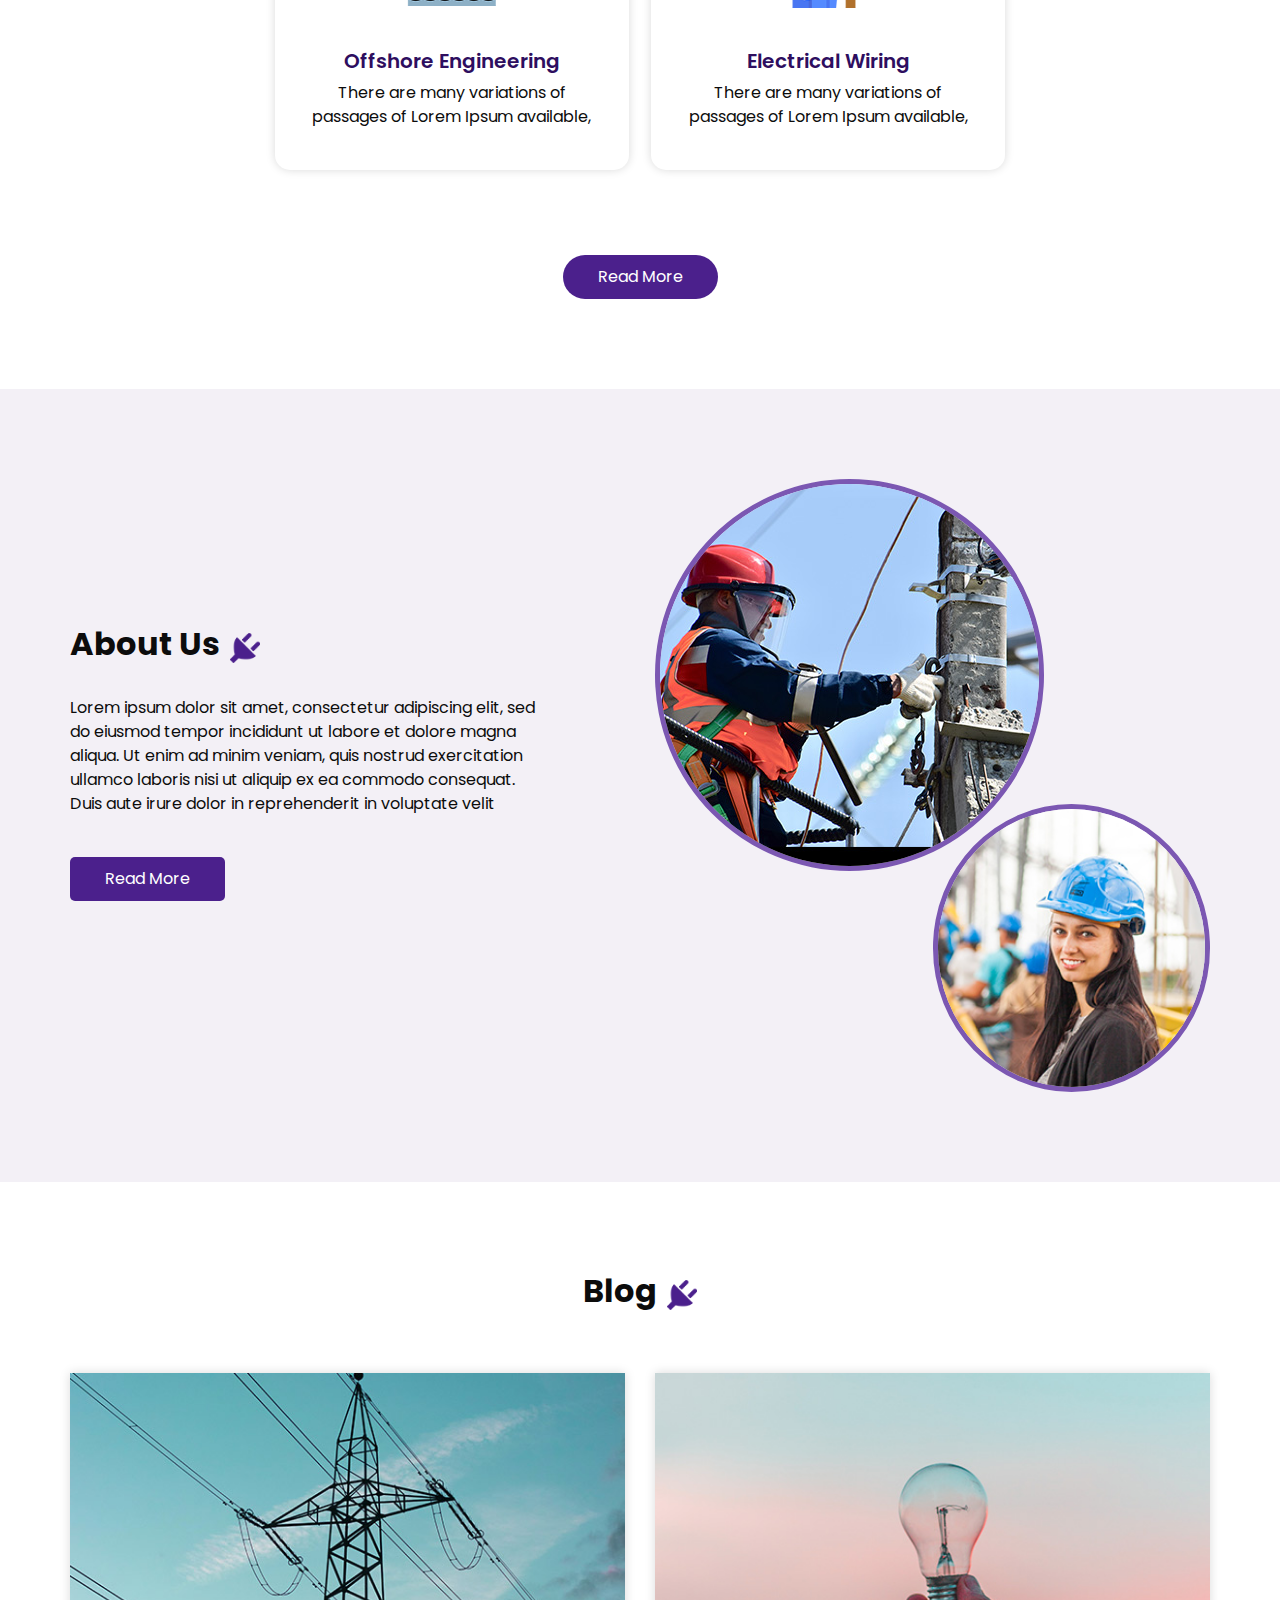
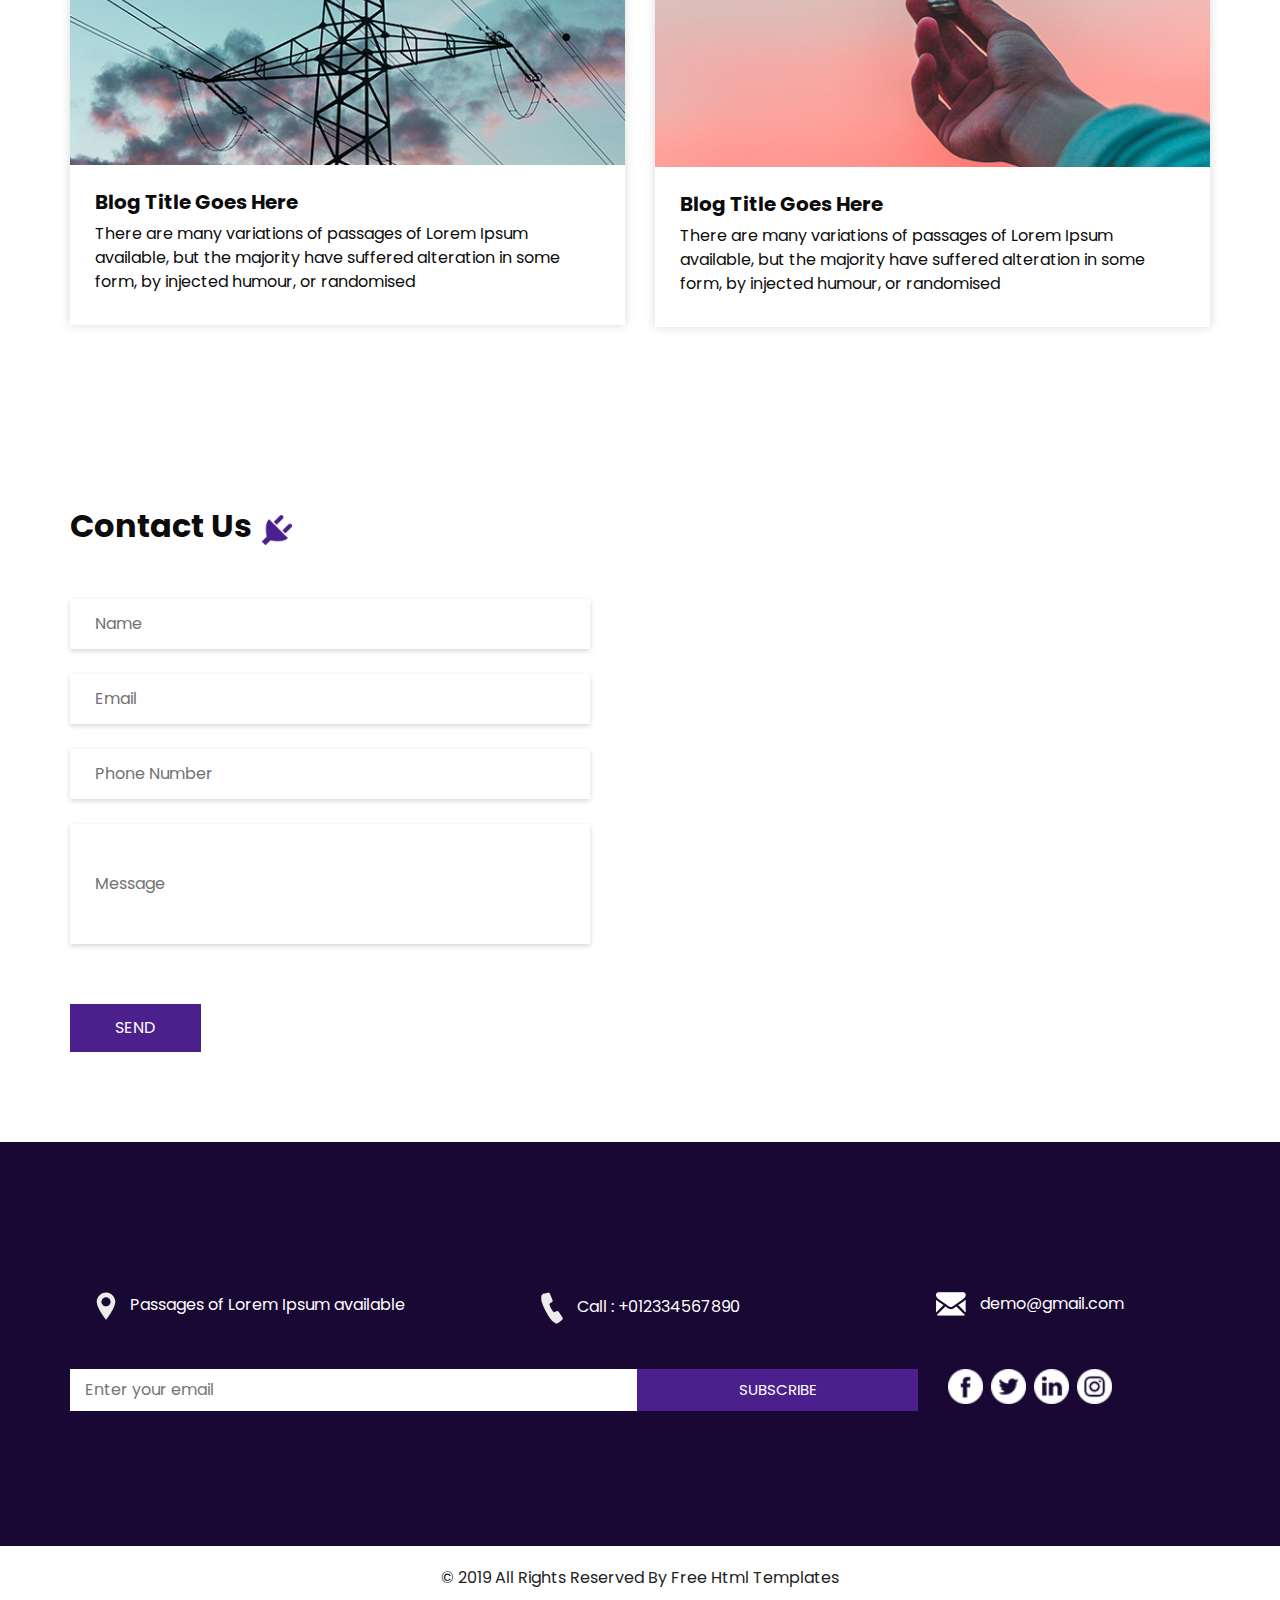
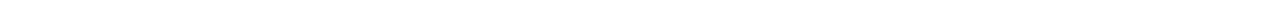
==== commit f194136b: "." ====
--- a/index.html
+++ b/index.html
@@ -36,7 +36,7 @@
       <div class="container">
         <nav class="navbar navbar-expand-lg custom_nav-container ">
           <a class="navbar-brand" href="index.html">
-            <img src="images/logo.png" alt="">
+            <img src="images/sun.png" alt="">
             <span>
               Project Sunshine
             </span>
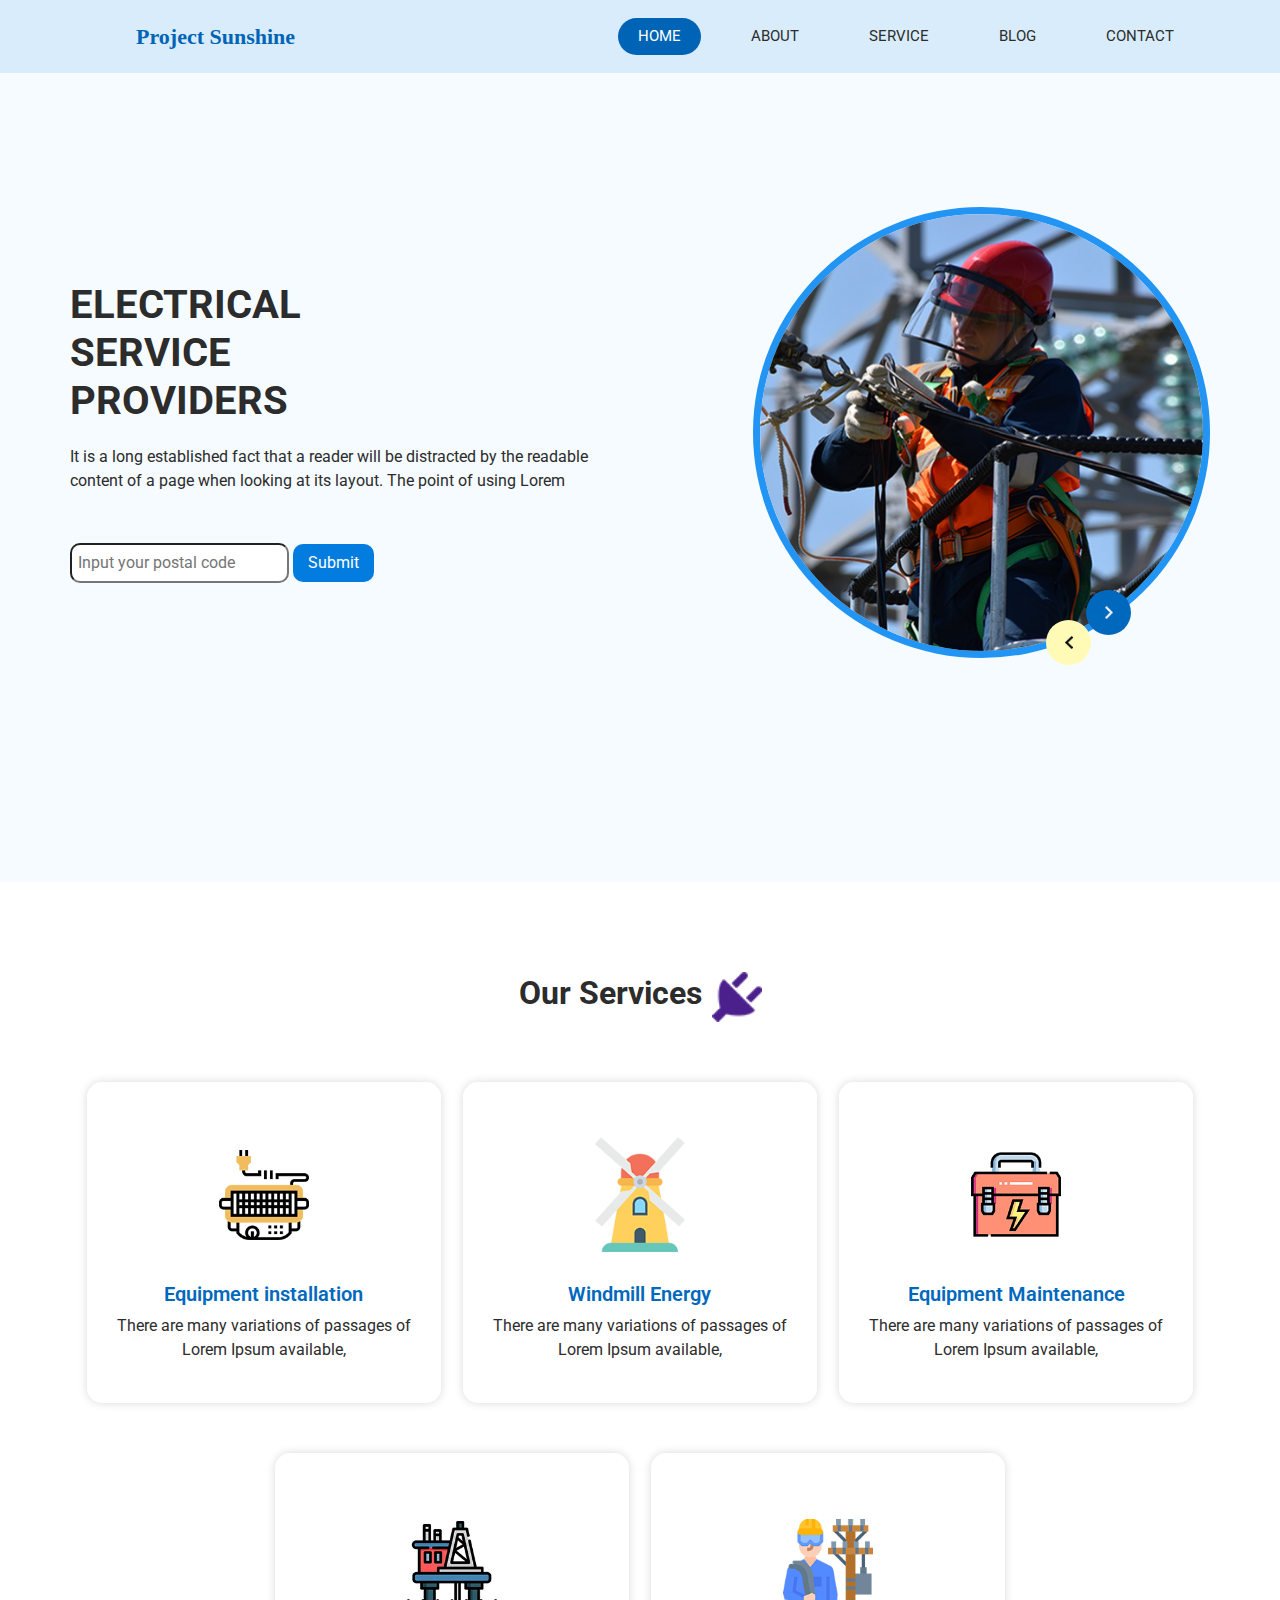
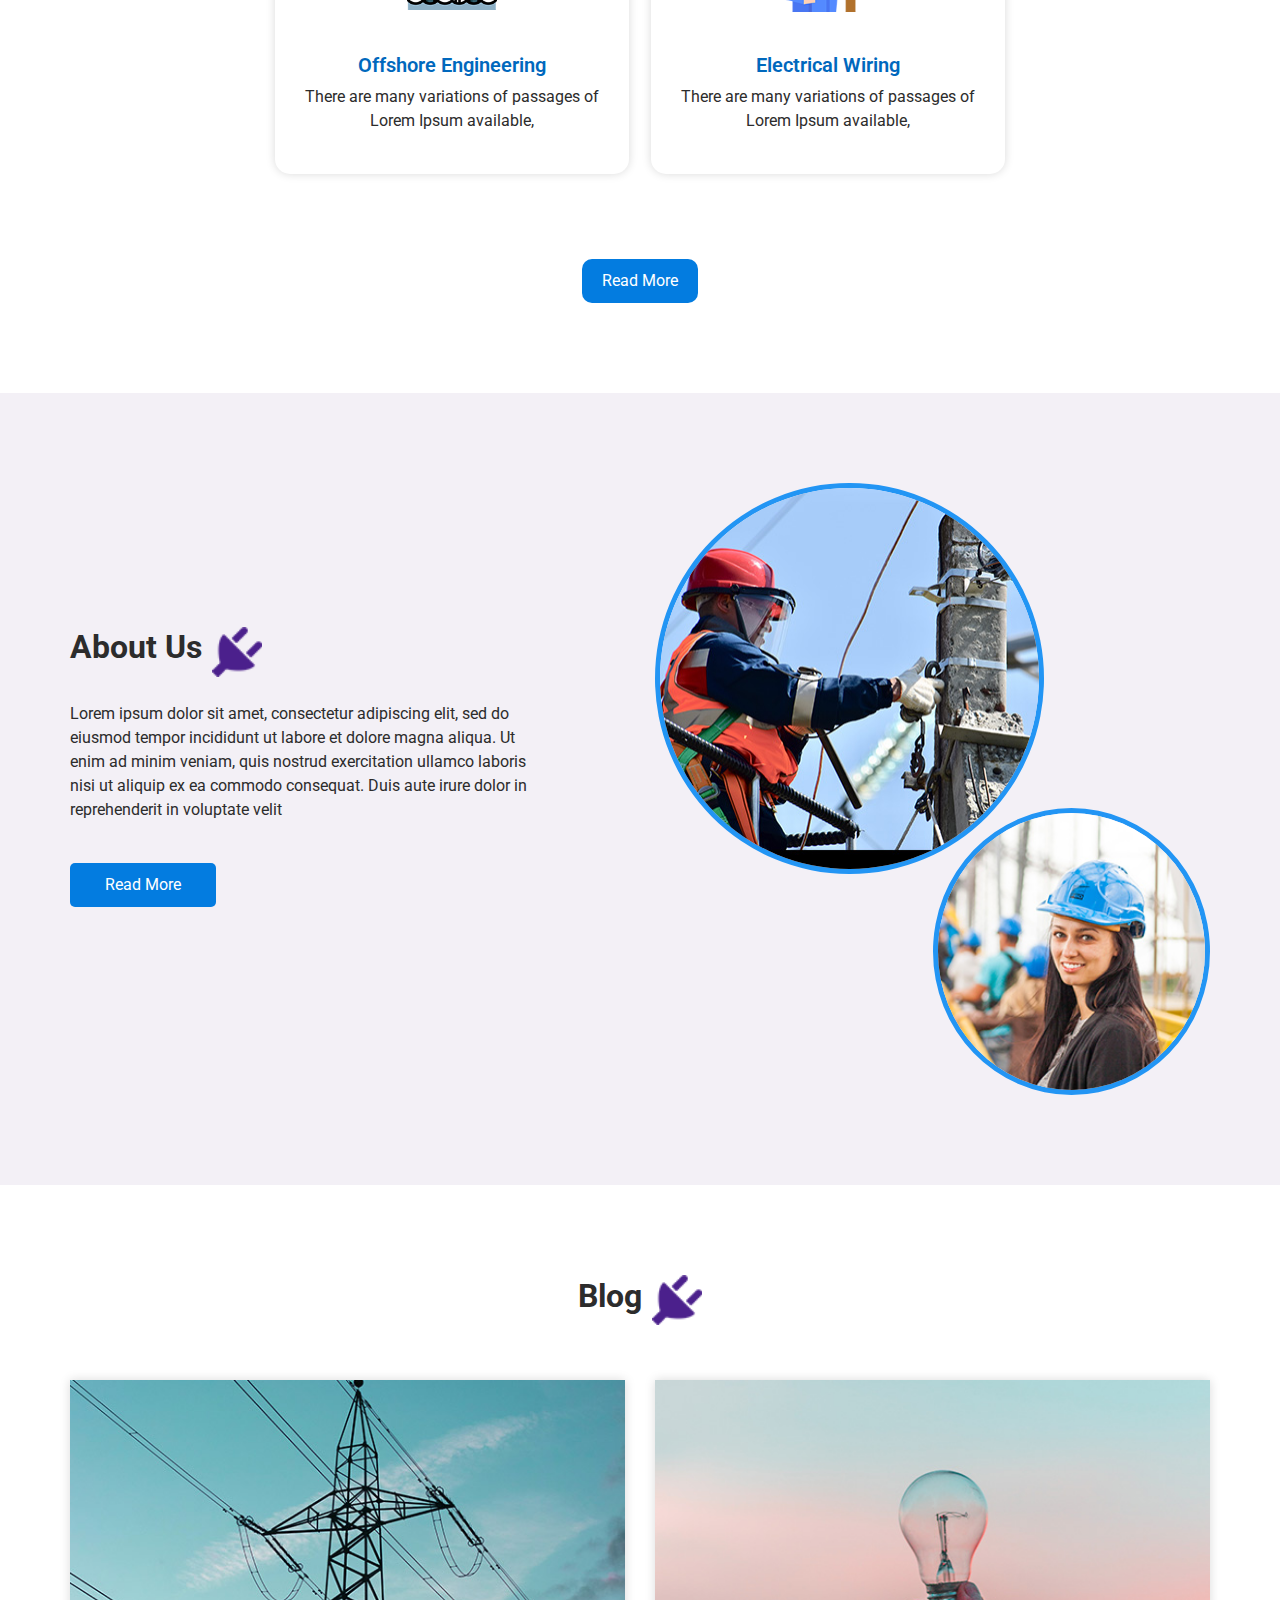
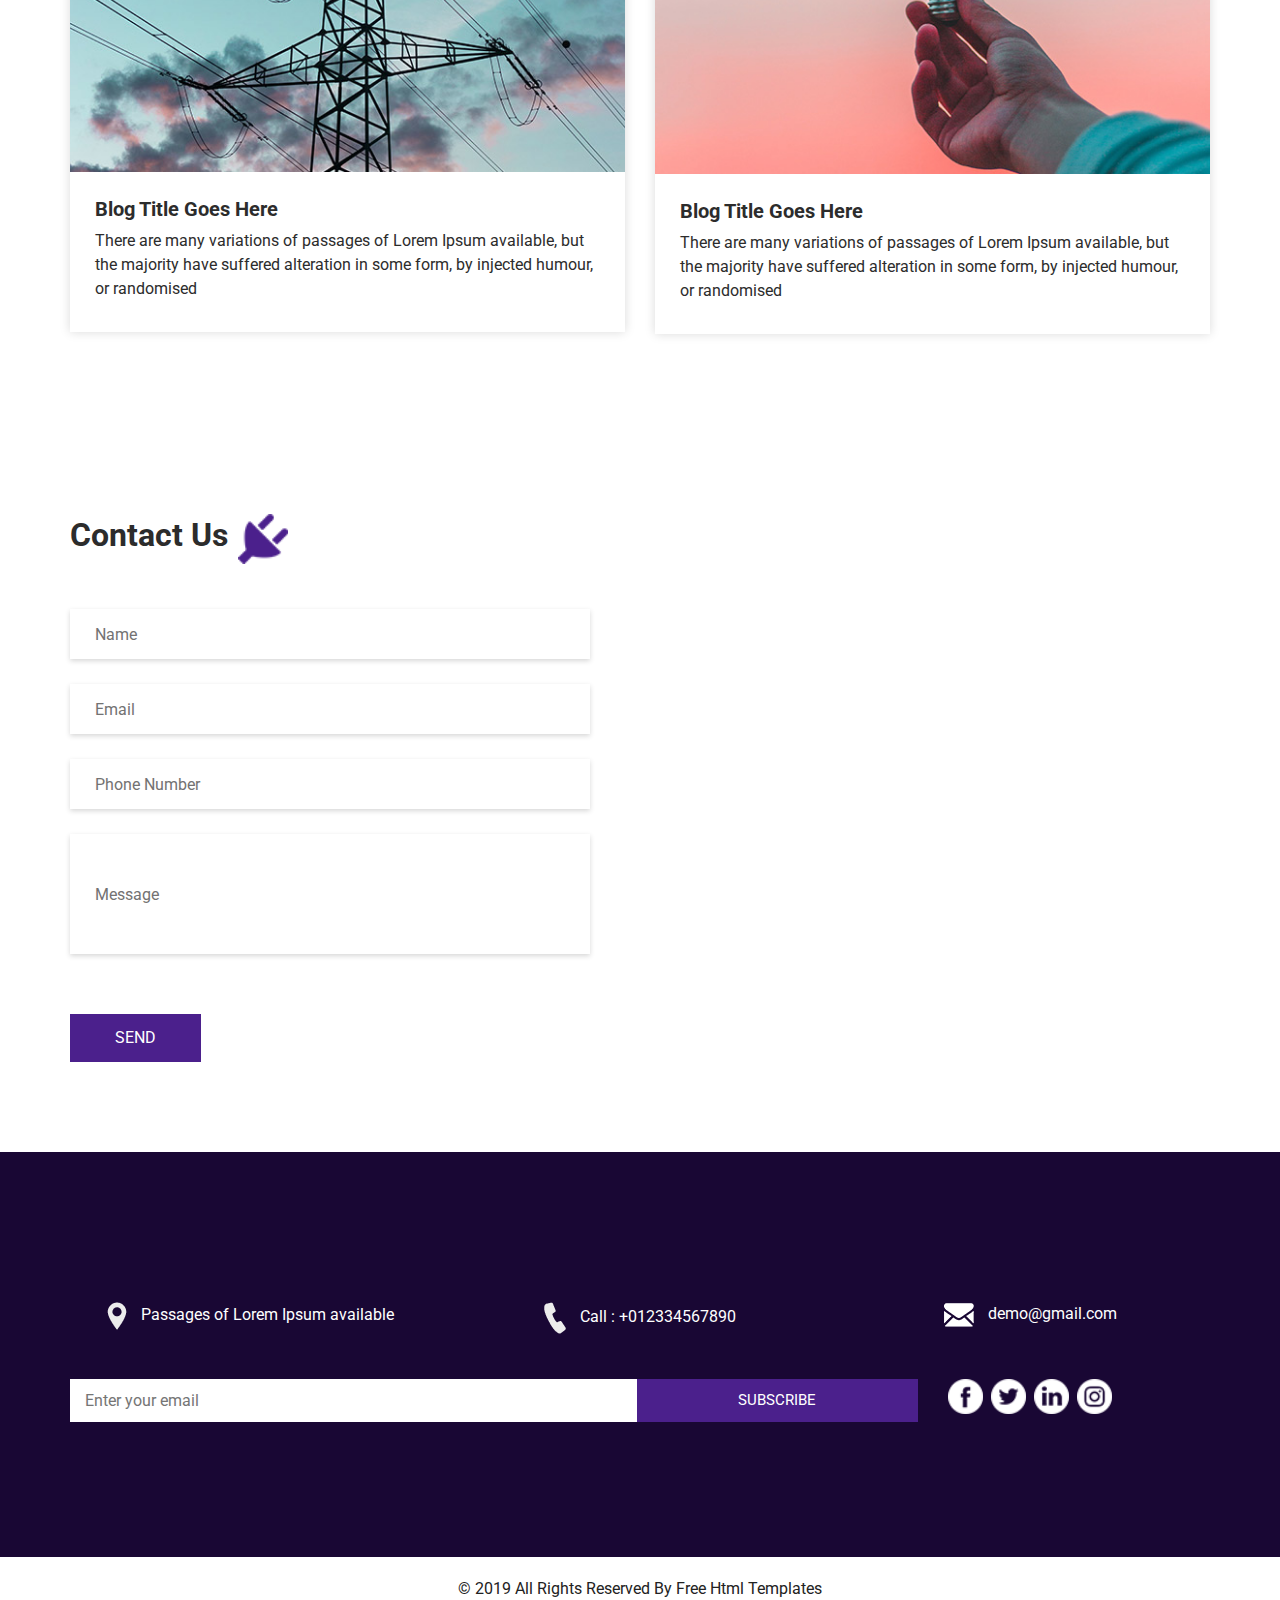
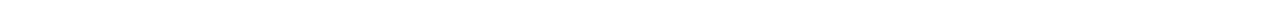
==== commit b491e9f9: "." ====
--- a/index.html
+++ b/index.html
@@ -26,6 +26,7 @@
   <link href="css/style.css" rel="stylesheet" />
   <!-- responsive style -->
   <link href="css/responsive.css" rel="stylesheet" />
+  <link rel="stylesheet" href="https://fonts.googleapis.com/css?family=Roboto">
 </head>
 
 <body>
@@ -36,8 +37,8 @@
       <div class="container">
         <nav class="navbar navbar-expand-lg custom_nav-container ">
           <a class="navbar-brand" href="index.html">
-            <img src="images/sun.png" alt="">
-            <span>
+            <img src="images/sunn.png" alt="">
+            <span id="n">
               Project Sunshine
             </span>
           </a>
@@ -86,8 +87,12 @@
               <p>
                 It is a long established fact that a reader will be distracted by the readable content of a page when looking at its layout. The point of using Lorem
               </p>
-              <a href="" class="">
-                Contact Us
+              <div class="search-container">
+                <form action="/action_page.php">
+                  <input type="text" placeholder="Input your postal code" name="search">
+                  <button type="submit">Submit</button>
+                </form>
+              </div>
             </div>
           </div>
           <div class="col-lg-5 col-md-6 offset-lg-1">
@@ -153,7 +158,7 @@
             </p>
           </div>
         </div>
-        <div class="box active">
+        <div class="box">
           <div class="img-box">
             <img src="images/s2.png" class="img1" alt="">
           </div>
--- a/css/style.css
+++ b/css/style.css
@@ -1,6 +1,6 @@
 body {
-  font-family: "Poppins", sans-serif;
-  color: #0c0c0c;
+  font-family:"Roboto", sans-serif;
+  color: #2c2c2c;
   background-color: #ffffff;
 }
 
@@ -50,7 +50,7 @@
 }
 
 .heading_container img {
-  width: 30px;
+  width:50px;
 }
 
 /*header section*/
@@ -64,7 +64,7 @@
   -webkit-box-direction: normal;
       -ms-flex-direction: column;
           flex-direction: column;
-  background-color: #eae6f5;
+  background-color: #f5fbff;
 }
 
 .sub_page .hero_area {
@@ -73,6 +73,14 @@
 
 .header_section .container {
   padding: 0;
+}
+
+.header_section .container #n{
+  font-family: 'Times New Roman', Times, serif;
+}
+
+.header_section .container img{
+  width:60px;
 }
 
 .header_section .nav_container {
@@ -82,7 +90,7 @@
 .custom_nav-container .navbar-nav .nav-item .nav-link {
   padding: 7px 20px;
   margin: 10px 15px;
-  color: #000000;
+  color: #2c2c2c;
   text-align: center;
   border-radius: 35px;
   text-transform: uppercase;
@@ -90,7 +98,7 @@
 }
 
 .custom_nav-container .navbar-nav .nav-item.active .nav-link, .custom_nav-container .navbar-nav .nav-item:hover .nav-link {
-  background-color: #4b208c;
+  background-color: #0064b6;
   color: #ffffff;
 }
 
@@ -123,13 +131,21 @@
   border: none;
 }
 
+header{
+  background-position: bottom;
+  background-image: url(https://images.assetsdelivery.com/compings_v2/merggy/merggy2211/merggy221100013.jpg);
+background-repeat: no-repeat ;
+background-size: cover;
+  background-color: #d9ecfb;
+}
+
 .navbar-brand {
   display: -webkit-box;
   display: -ms-flexbox;
   display: flex;
   -webkit-box-align: center;
       -ms-flex-align: center;
-          align-items: center;
+          align-items: center;       
 }
 
 .navbar-brand img {
@@ -140,7 +156,7 @@
 .navbar-brand span {
   font-size: 22px;
   font-weight: 700;
-  color: #4b208c;
+  color: #0064b6;
 }
 
 .custom_nav-container {
@@ -167,7 +183,7 @@
   display: block;
   width: 35px;
   height: 4px;
-  background-color: #190734;
+  background-color: #2c2c2c;
   margin: 7px 0;
   -webkit-transition: all .3s;
   transition: all .3s;
@@ -199,6 +215,7 @@
 }
 
 /*end header section*/
+
 /* slider section */
 .slider_section {
   -webkit-box-flex: 1;
@@ -212,8 +229,35 @@
           align-items: center;
   position: relative;
   z-index: 2;
-  color: #3b3a3a;
+  color: #2c2c2c;
   padding-bottom: 90px;
+}
+
+.detail_box input[type=text] {
+  padding: 6px;
+  margin-top: 8px;
+  border-radius: 10px;
+}
+
+.detail_box .search-container button {
+  padding: 3px;
+  margin-top: 8px;
+  margin-right: 1px;
+  background: #037ce0;
+  color:#ffffff;
+  border: none;
+  cursor:pointer;
+  display: inline-block;
+  padding: 7px 15px;
+  background-color: #037ce0;
+  color: #ffffff;
+  border-radius: 10px;
+  margin-top: 35px;
+}
+
+.detail_box .search-container button:hover {
+  background: #014c8a;
+  color:#ffffff;
 }
 
 .slider_section .row {
@@ -223,7 +267,7 @@
 }
 
 .slider_section .detail_box {
-  color: #000000;
+  color: #2c2c2c;
 }
 
 .slider_section .detail_box h1 {
@@ -238,18 +282,18 @@
 .slider_section .detail_box a {
   display: inline-block;
   padding: 10px 40px;
-  background-color: #4b208c;
+  background-color: #037ce0;
   color: #ffffff;
   border-radius: 35px;
   margin-top: 35px;
 }
 
 .slider_section .detail_box a:hover {
-  background-color: #5625a1;
-}
-
-.slider_section .img_container {
-  border: 7px solid #7b57b2;
+  background-color: #014c8a;
+}
+
+.slider_section .img_container {    
+  border: 7px solid #2295f4;
   border-radius: 100%;
   overflow: hidden;
 }
@@ -281,17 +325,19 @@
 
 .slider_section .carousel-control-prev {
   background-image: url(../images/prev.png);
-  background-color: #ffffff;
+  background-color: #fffbb7;
   -webkit-transform: translate(-85px, 30px);
           transform: translate(-85px, 30px);
 }
 
 .slider_section .carousel-control-next {
   background-image: url(../images/next.png);
-  background-color: #4b208c;
+  background-color: #0068bd;
   -webkit-transform: translate(-45px, 0);
           transform: translate(-45px, 0);
 }
+
+/*service*/
 
 .service_section {
   text-align: center;
@@ -351,13 +397,13 @@
 }
 
 .service_section .service_container .box .detail-box h5 {
-  color: #2e0e5f;
+  color: #0068bd;
   font-weight: 600;
   position: relative;
 }
 
 .service_section .service_container .box:hover, .service_section .service_container .box.active {
-  border-top: 15px solid #512a97;
+  border-top: 15px solid #008cff;
 }
 
 .service_section .btn-box {
@@ -372,14 +418,14 @@
 
 .service_section .btn-box a {
   display: inline-block;
-  padding: 10px 35px;
-  background-color: #4b208c;
-  color: #ffffff;
-  border-radius: 35px;
+  padding: 10px 20px;
+  background-color: #037ce0;
+  color: #ffffff;
+  border-radius: 10px;
 }
 
 .service_section .btn-box a:hover {
-  background-color: #5625a1;
+  background-color: #037ce0;
 }
 
 .about_section {
@@ -403,7 +449,7 @@
 }
 
 .about_section .img_container .img-box {
-  border: 5px solid #7b57b2;
+  border: 5px solid #2295f4;
   border-radius: 100%;
   overflow: hidden;
 }
@@ -433,14 +479,14 @@
 .about_section .detail-box a {
   display: inline-block;
   padding: 10px 35px;
-  background-color: #4b208c;
+  background-color: #037ce0;
   color: #ffffff;
   border-radius: 5px;
   margin: 25px 0 45px 0;
 }
 
 .about_section .detail-box a:hover {
-  background-color: #5625a1;
+  background-color: #037ce0;
 }
 
 .blog_section .heading_container {
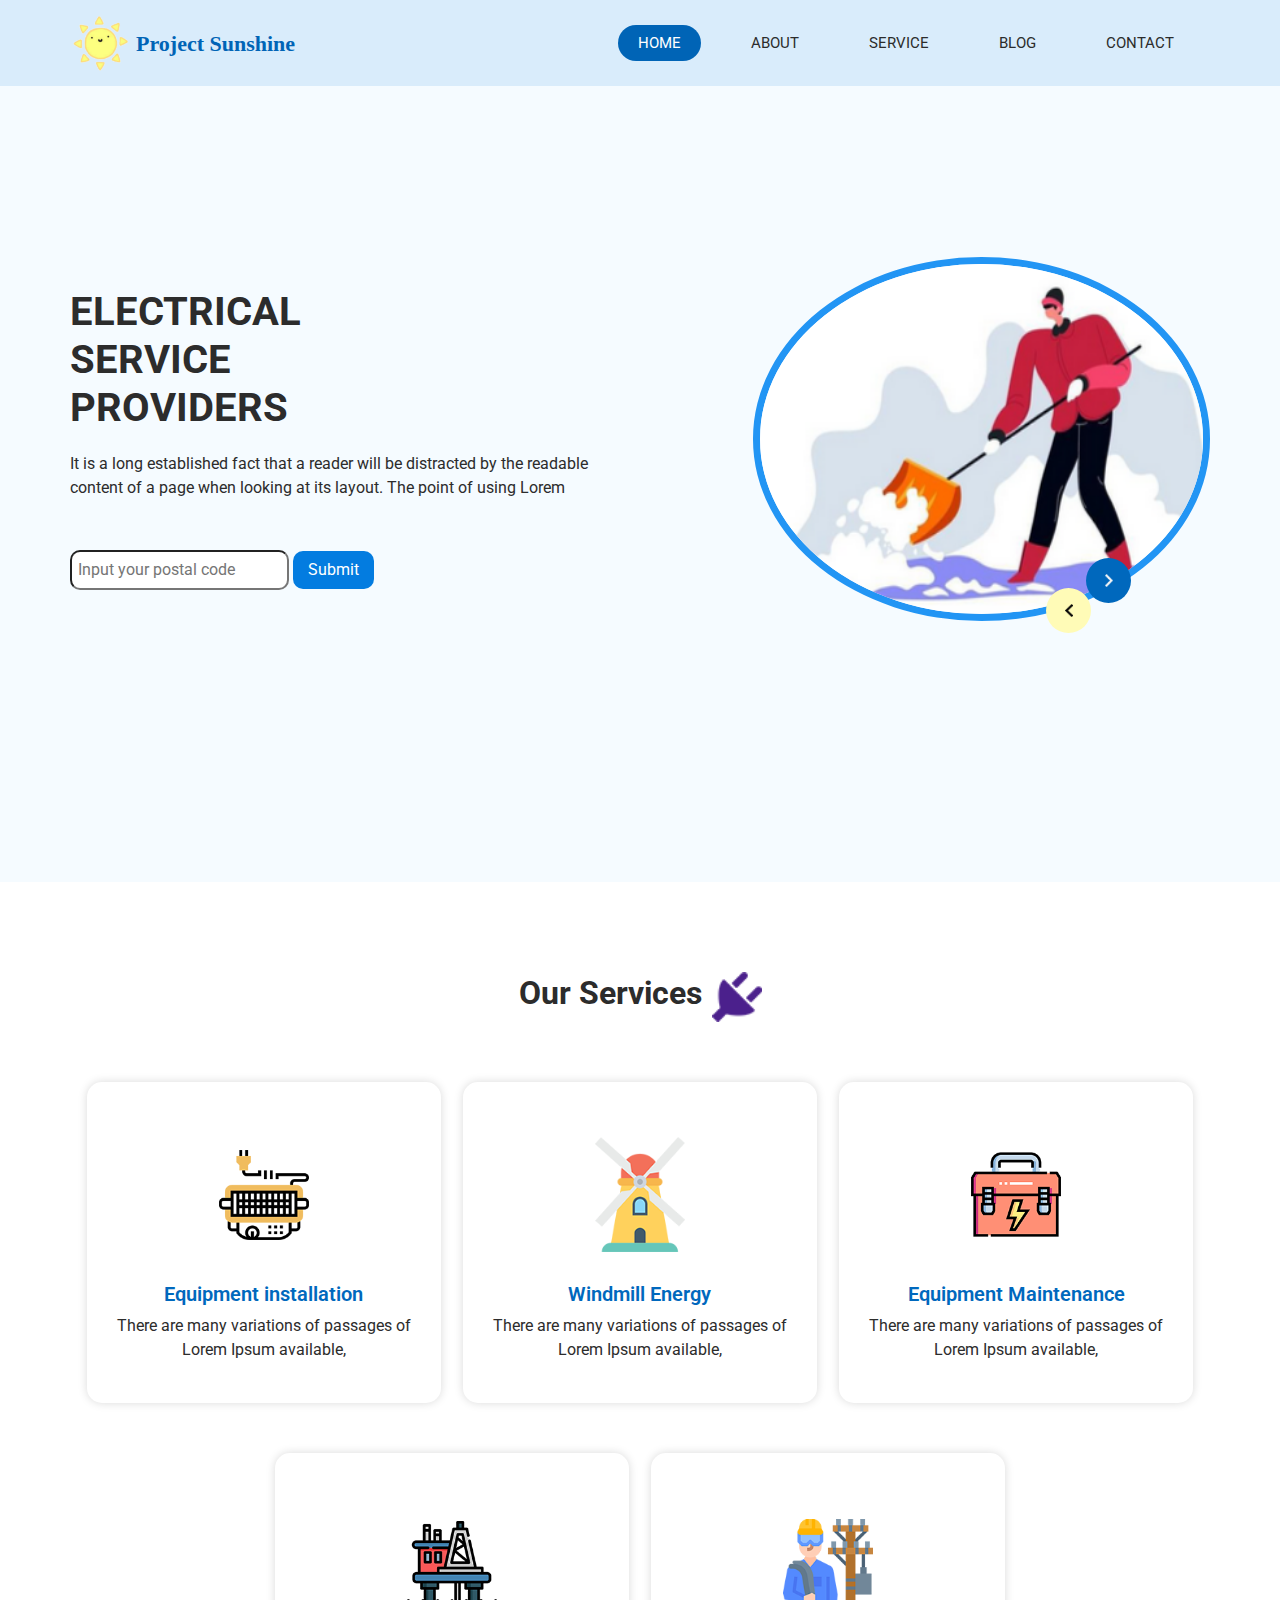
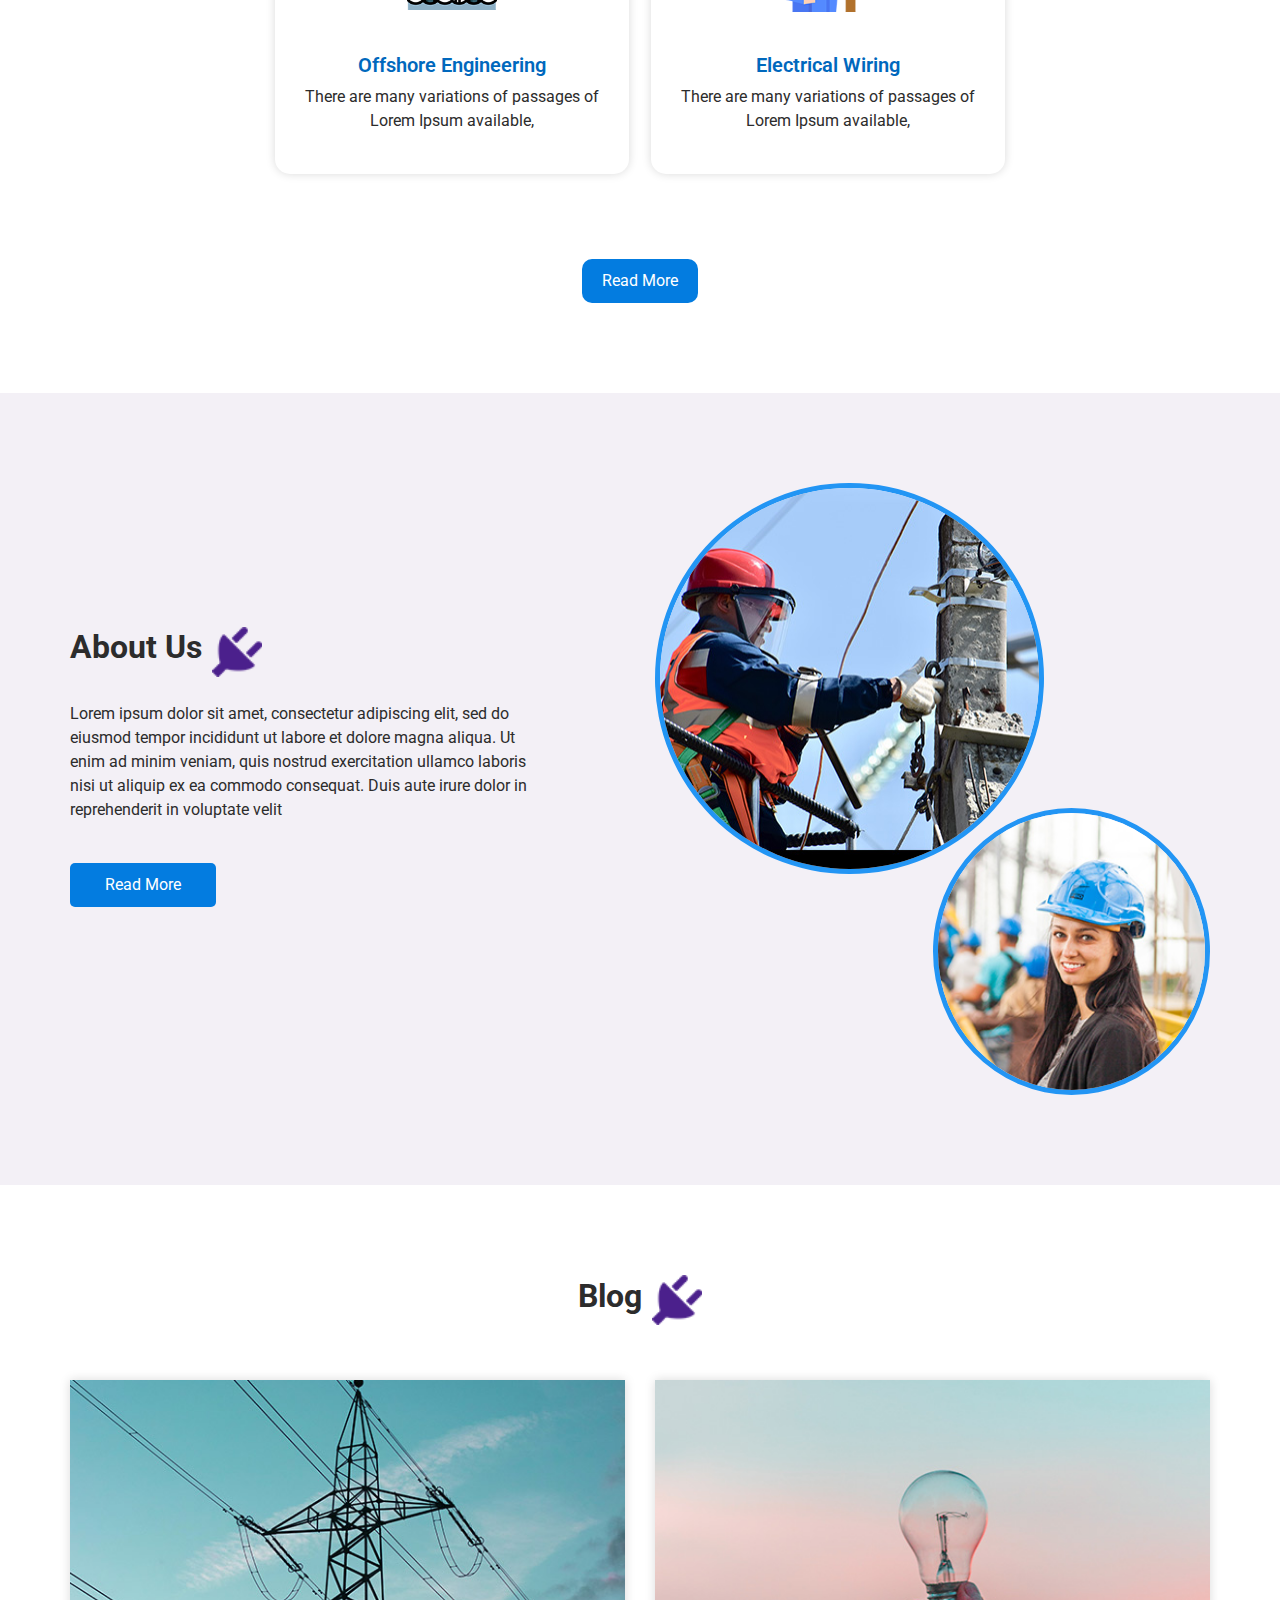
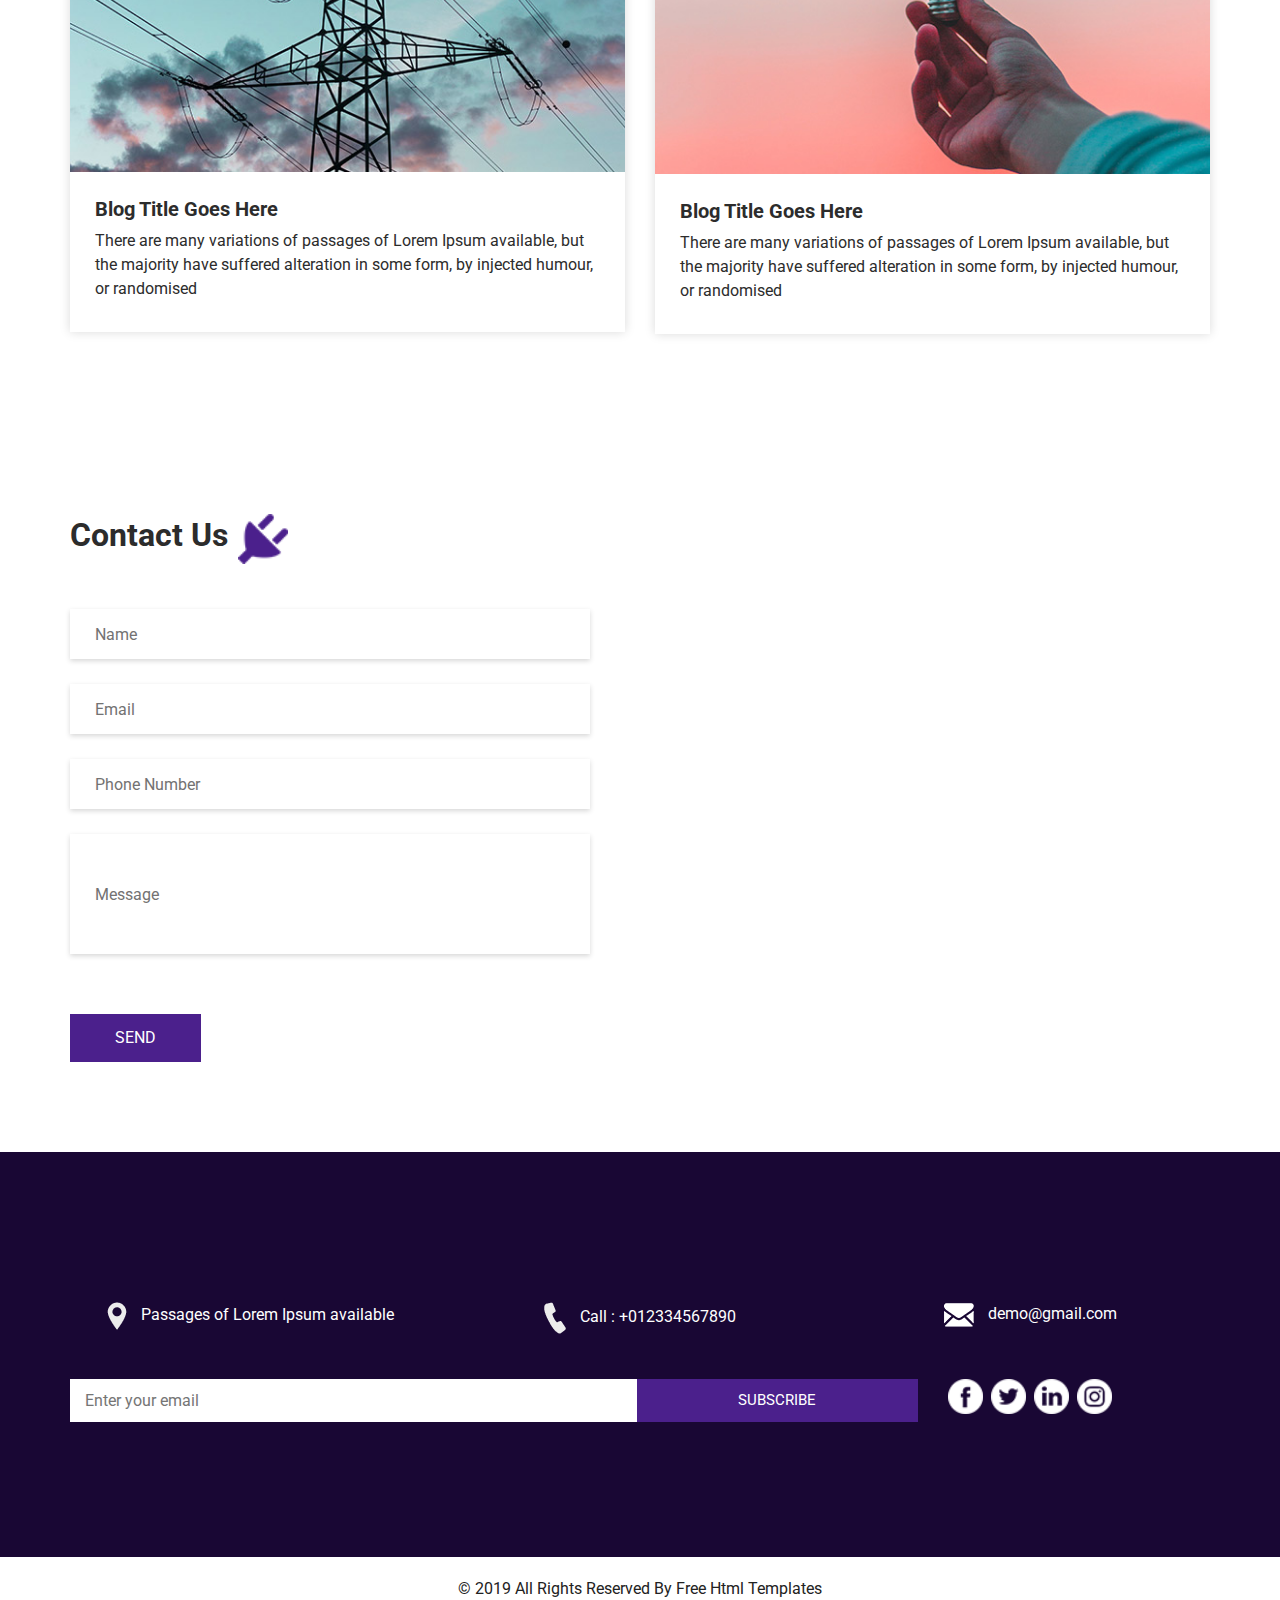
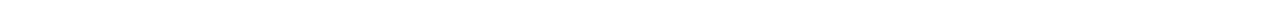
==== commit 31492995: "." ====
--- a/index.html
+++ b/index.html
@@ -102,17 +102,22 @@
                   <div class="carousel-inner">
                     <div class="carousel-item active">
                       <div class="img-box">
-                        <img src="images/slider-img.jpg" alt="">
+                        <img src="images/2.png" alt="">
                       </div>
                     </div>
                     <div class="carousel-item">
                       <div class="img-box">
-                        <img src="images/slider-img.jpg" alt="">
+                        <img src="images/1.png" alt="">
                       </div>
                     </div>
                     <div class="carousel-item">
                       <div class="img-box">
-                        <img src="images/slider-img.jpg" alt="">
+                        <img src="images/one.jpg" alt="">
+                      </div>
+                    </div>
+                    <div class="carousel-item">
+                      <div class="img-box">
+                        <img src="images/two.jpg" alt="">
                       </div>
                     </div>
                   </div>
--- a/css/style.css
+++ b/css/style.css
@@ -300,11 +300,13 @@
 
 .slider_section .img_container div#carouselExampleContarols {
   width: 100%;
-  position: unset;
+  position:unset;
 }
 
 .slider_section .img_container .img-box img {
   width: 100%;
+  width: 500px;
+  height: 350px;
 }
 
 .slider_section .carousel-control-prev,
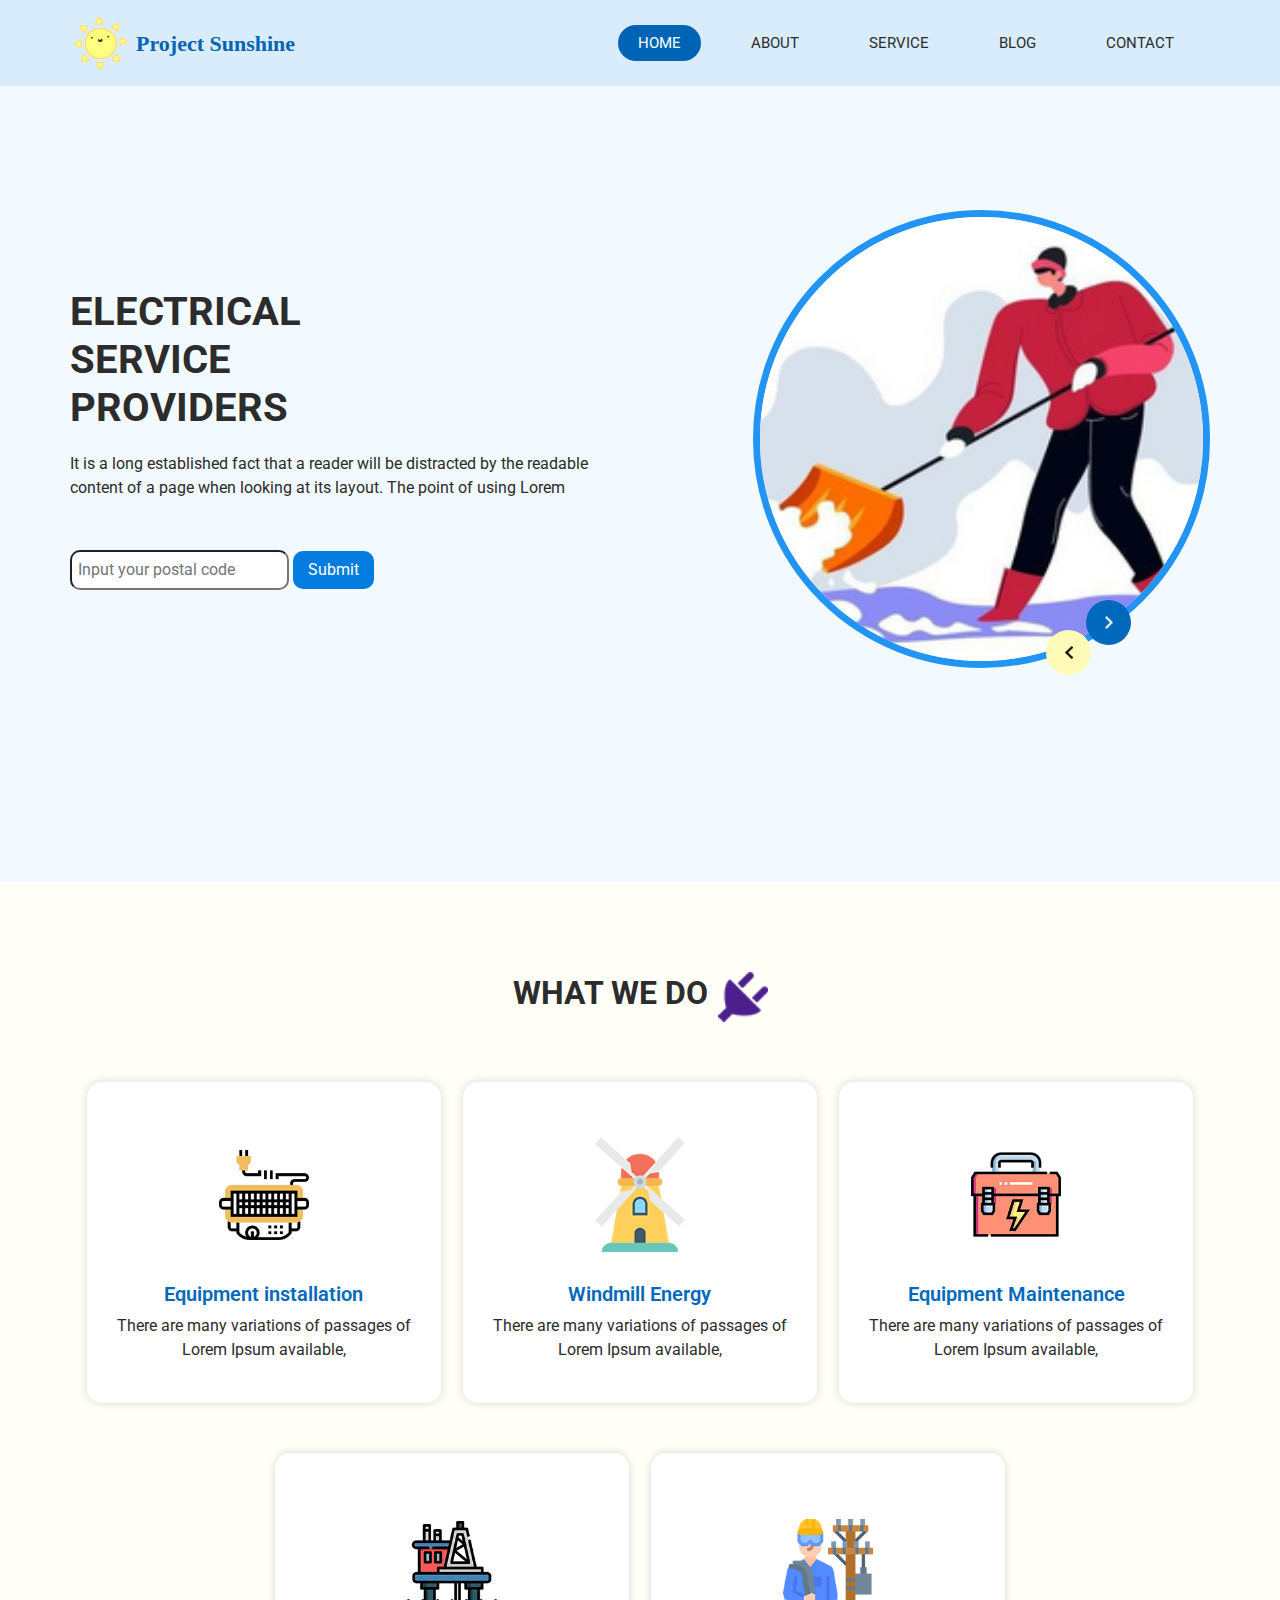
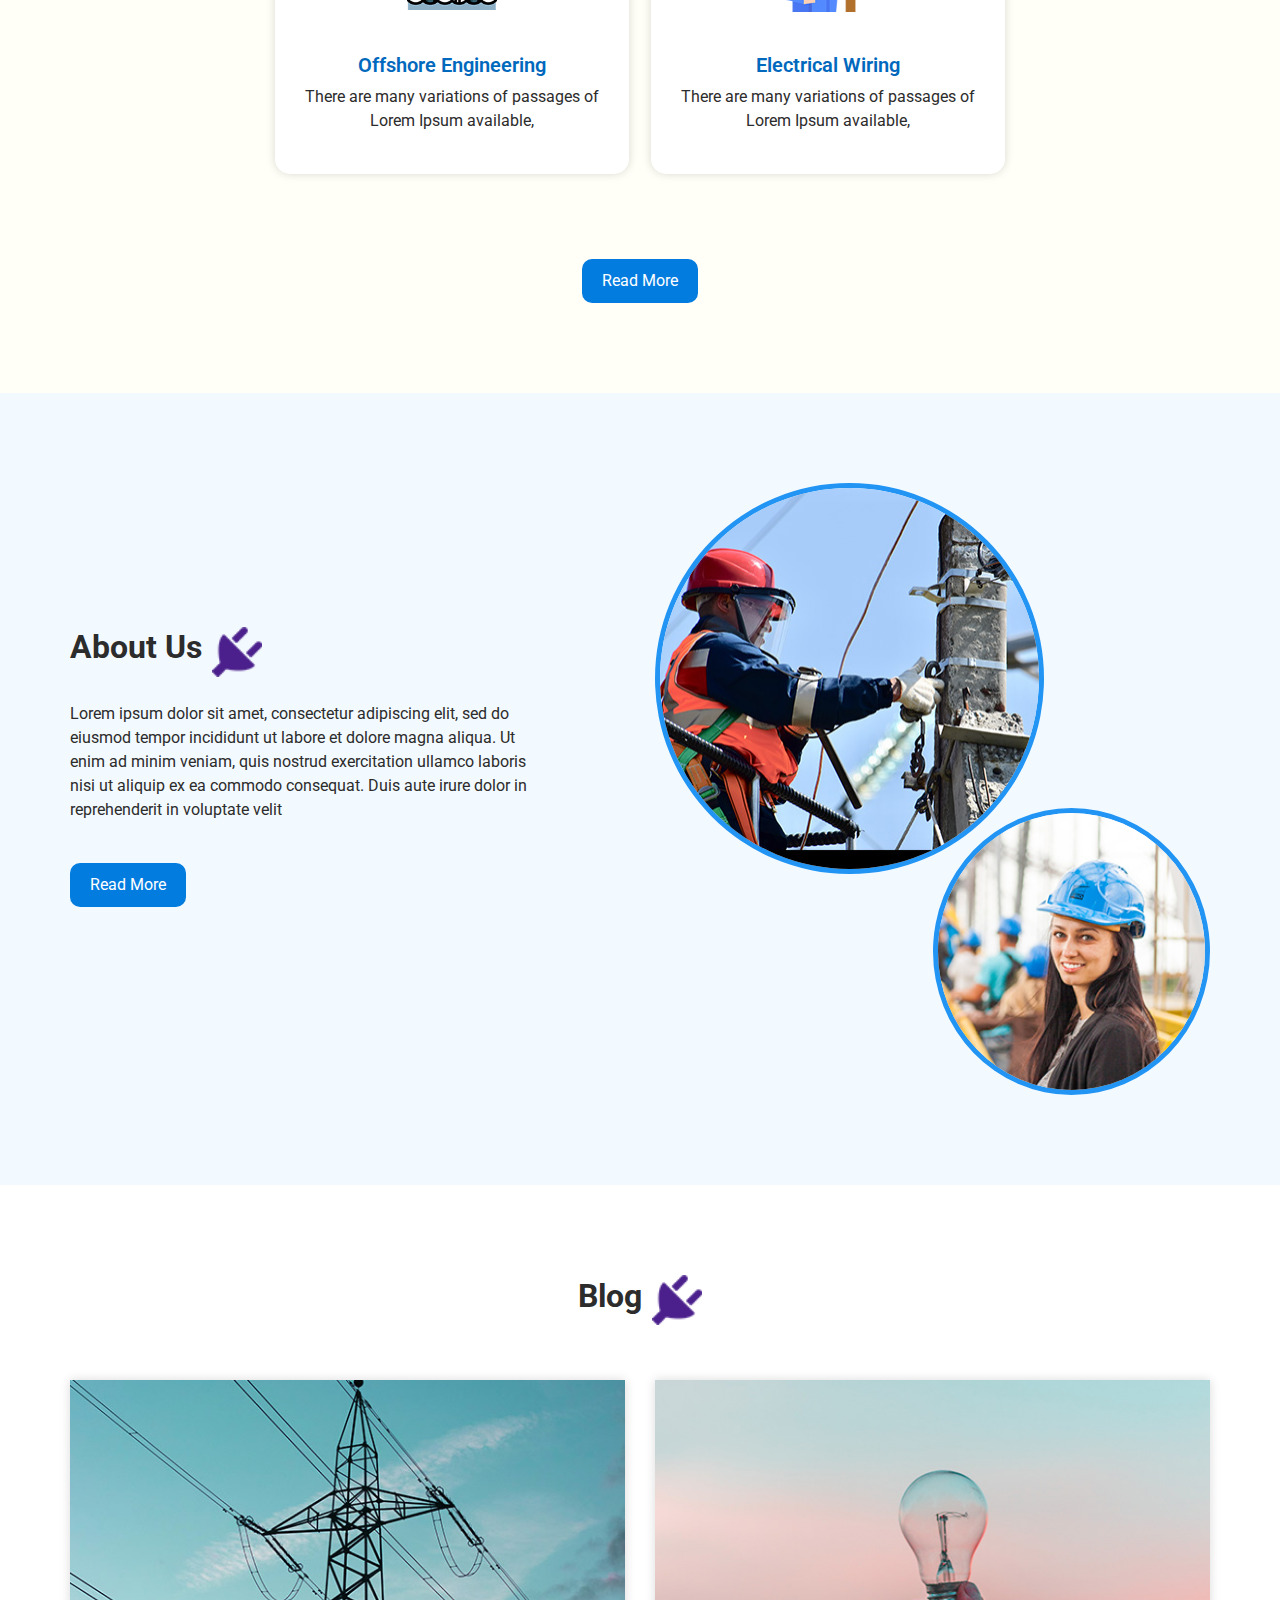
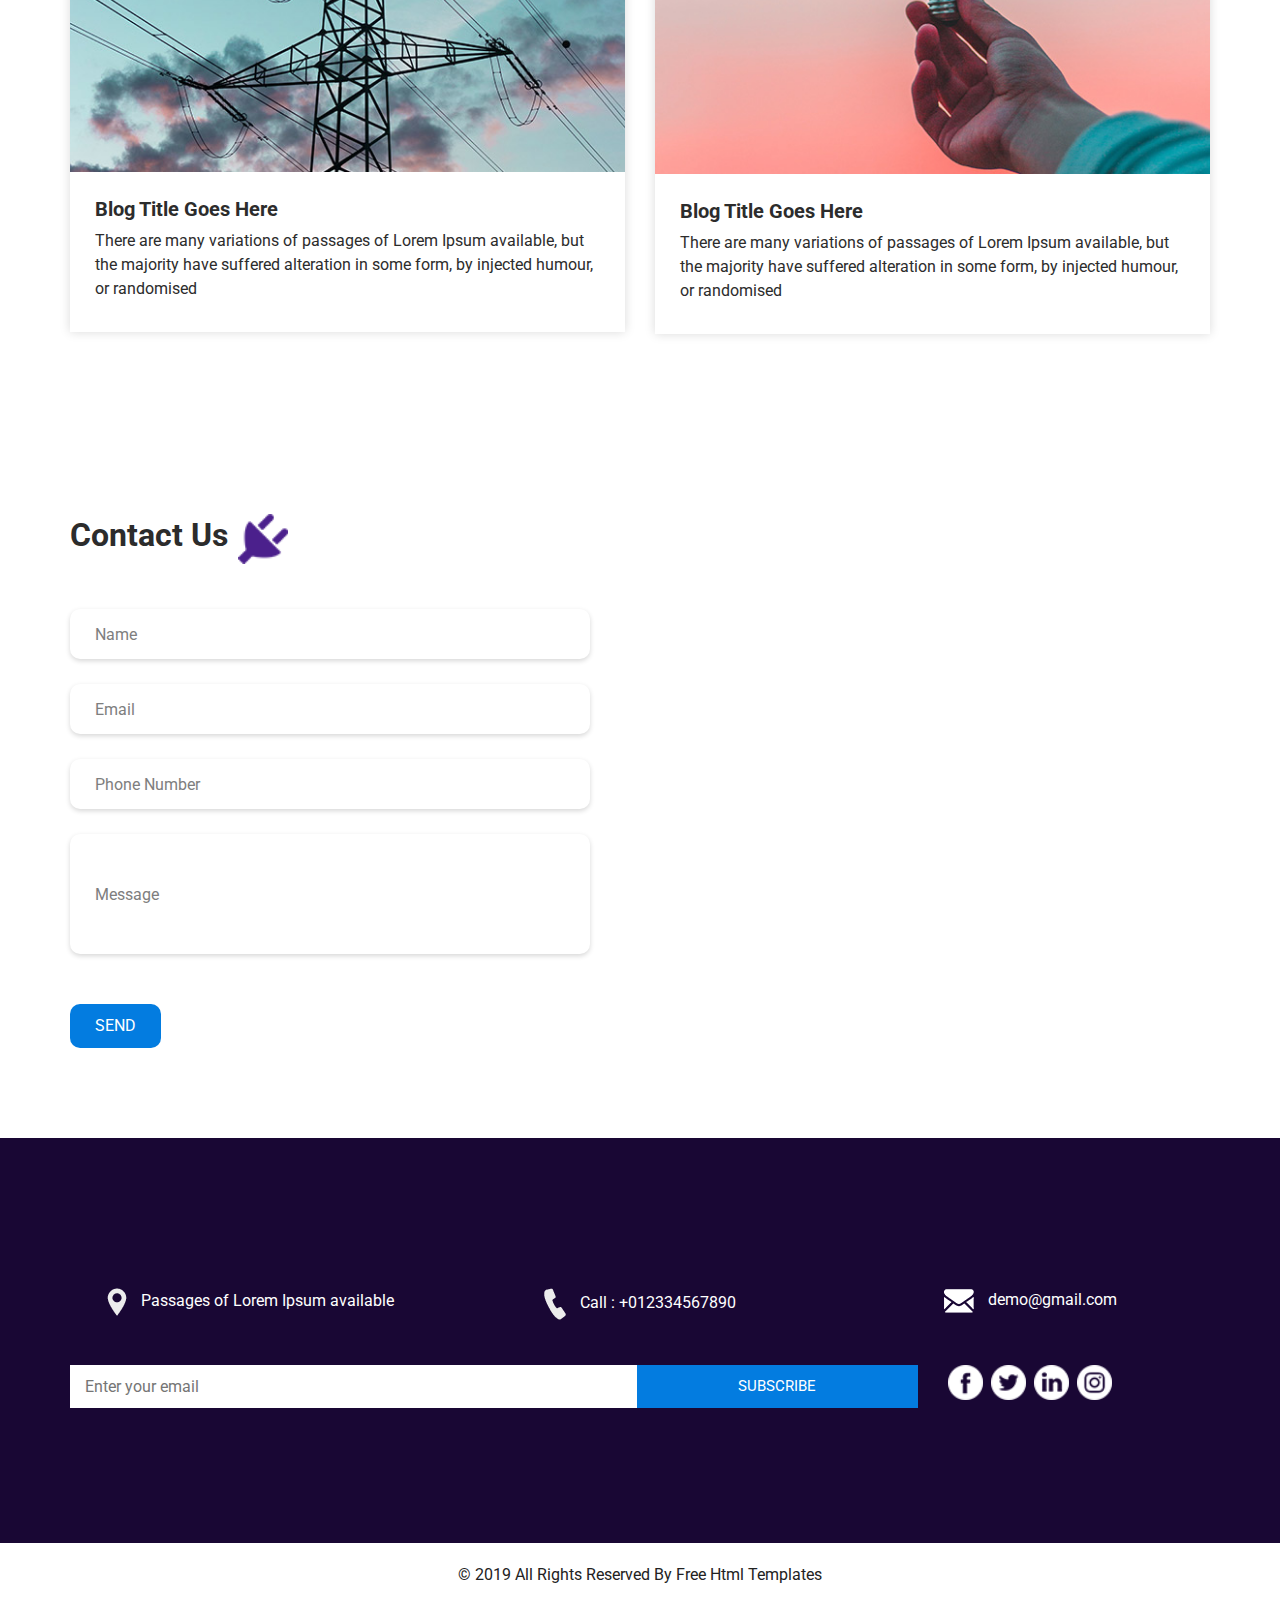
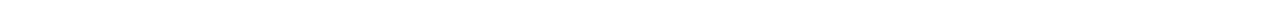
==== commit cd197c2b: "." ====
--- a/index.html
+++ b/index.html
@@ -144,7 +144,7 @@
     <div class="container">
       <div class="heading_container">
         <h2>
-          Our Services
+          WHAT WE DO
         </h2>
         <img src="images/plug.png" alt="">
       </div>
--- a/css/style.css
+++ b/css/style.css
@@ -64,7 +64,7 @@
   -webkit-box-direction: normal;
       -ms-flex-direction: column;
           flex-direction: column;
-  background-color: #f5fbff;
+  background-color: #f3faff;
 }
 
 .sub_page .hero_area {
@@ -305,8 +305,6 @@
 
 .slider_section .img_container .img-box img {
   width: 100%;
-  width: 500px;
-  height: 350px;
 }
 
 .slider_section .carousel-control-prev,
@@ -343,6 +341,7 @@
 
 .service_section {
   text-align: center;
+  background-color: #fffff7;
 }
 
 .service_section .heading_container {
@@ -375,6 +374,7 @@
   overflow: hidden;
   -webkit-transition: all .1s;
   transition: all .1s;
+  background-color: #ffffff;
 }
 
 .service_section .service_container .box .img-box {
@@ -427,11 +427,13 @@
 }
 
 .service_section .btn-box a:hover {
-  background-color: #037ce0;
-}
+  background-color: #014c8a;
+}
+
+/*about*/
 
 .about_section {
-  background-color: #f3f0f6;
+  background-color: #f3faff;
 }
 
 .about_section .row {
@@ -480,15 +482,15 @@
 
 .about_section .detail-box a {
   display: inline-block;
-  padding: 10px 35px;
+  padding: 10px 20px;
   background-color: #037ce0;
   color: #ffffff;
-  border-radius: 5px;
+  border-radius: 10px;
   margin: 25px 0 45px 0;
 }
 
 .about_section .detail-box a:hover {
-  background-color: #037ce0;
+  background-color: #014c8a;
 }
 
 .blog_section .heading_container {
@@ -536,30 +538,30 @@
 .contact_section input {
   width: 100%;
   border: none;
+  border-radius: 10px;
   height: 50px;
   margin-bottom: 25px;
   padding-left: 25px;
   background-color: transparent;
-  outline: none;
   color: #101010;
   -webkit-box-shadow: 0px 2px 5px 0px rgba(0, 0, 0, 0.16);
   box-shadow: 0px 2px 5px 0px rgba(0, 0, 0, 0.16);
 }
 
 .contact_section input::-webkit-input-placeholder {
-  color: #737272;
+  color: #7e7e7e;
 }
 
 .contact_section input:-ms-input-placeholder {
-  color: #737272;
+  color: #7e7e7e;
 }
 
 .contact_section input::-ms-input-placeholder {
-  color: #737272;
+  color: #7e7e7e;
 }
 
 .contact_section input::placeholder {
-  color: #737272;
+  color: #7e7e7e;
 }
 
 .contact_section input.message-box {
@@ -569,15 +571,15 @@
 .contact_section button {
   border: none;
   display: inline-block;
-  padding: 12px 45px;
-  background-color: #4b208c;
-  color: #ffffff;
-  border-radius: 0px;
-  margin-top: 35px;
+  padding: 10px 25px;
+  background-color: #037ce0;
+  color: #ffffff;
+  border-radius: 10px;
+  margin-top: 25px;
 }
 
 .contact_section button:hover {
-  background-color: #5625a1;
+  background-color: #014c8a;
 }
 
 .contact_section .map_container {
@@ -687,7 +689,7 @@
   border: none;
   display: inline-block;
   padding: 10px 30px;
-  background-color: #4b208c;
+  background-color: #037ce0;
   color: #ffffff;
   border-radius: 0;
   font-size: 15px;
@@ -695,7 +697,7 @@
 }
 
 .info_section .info_form form button:hover {
-  background-color: #5625a1;
+  background-color: #014c8a;
 }
 
 .info_section .box {
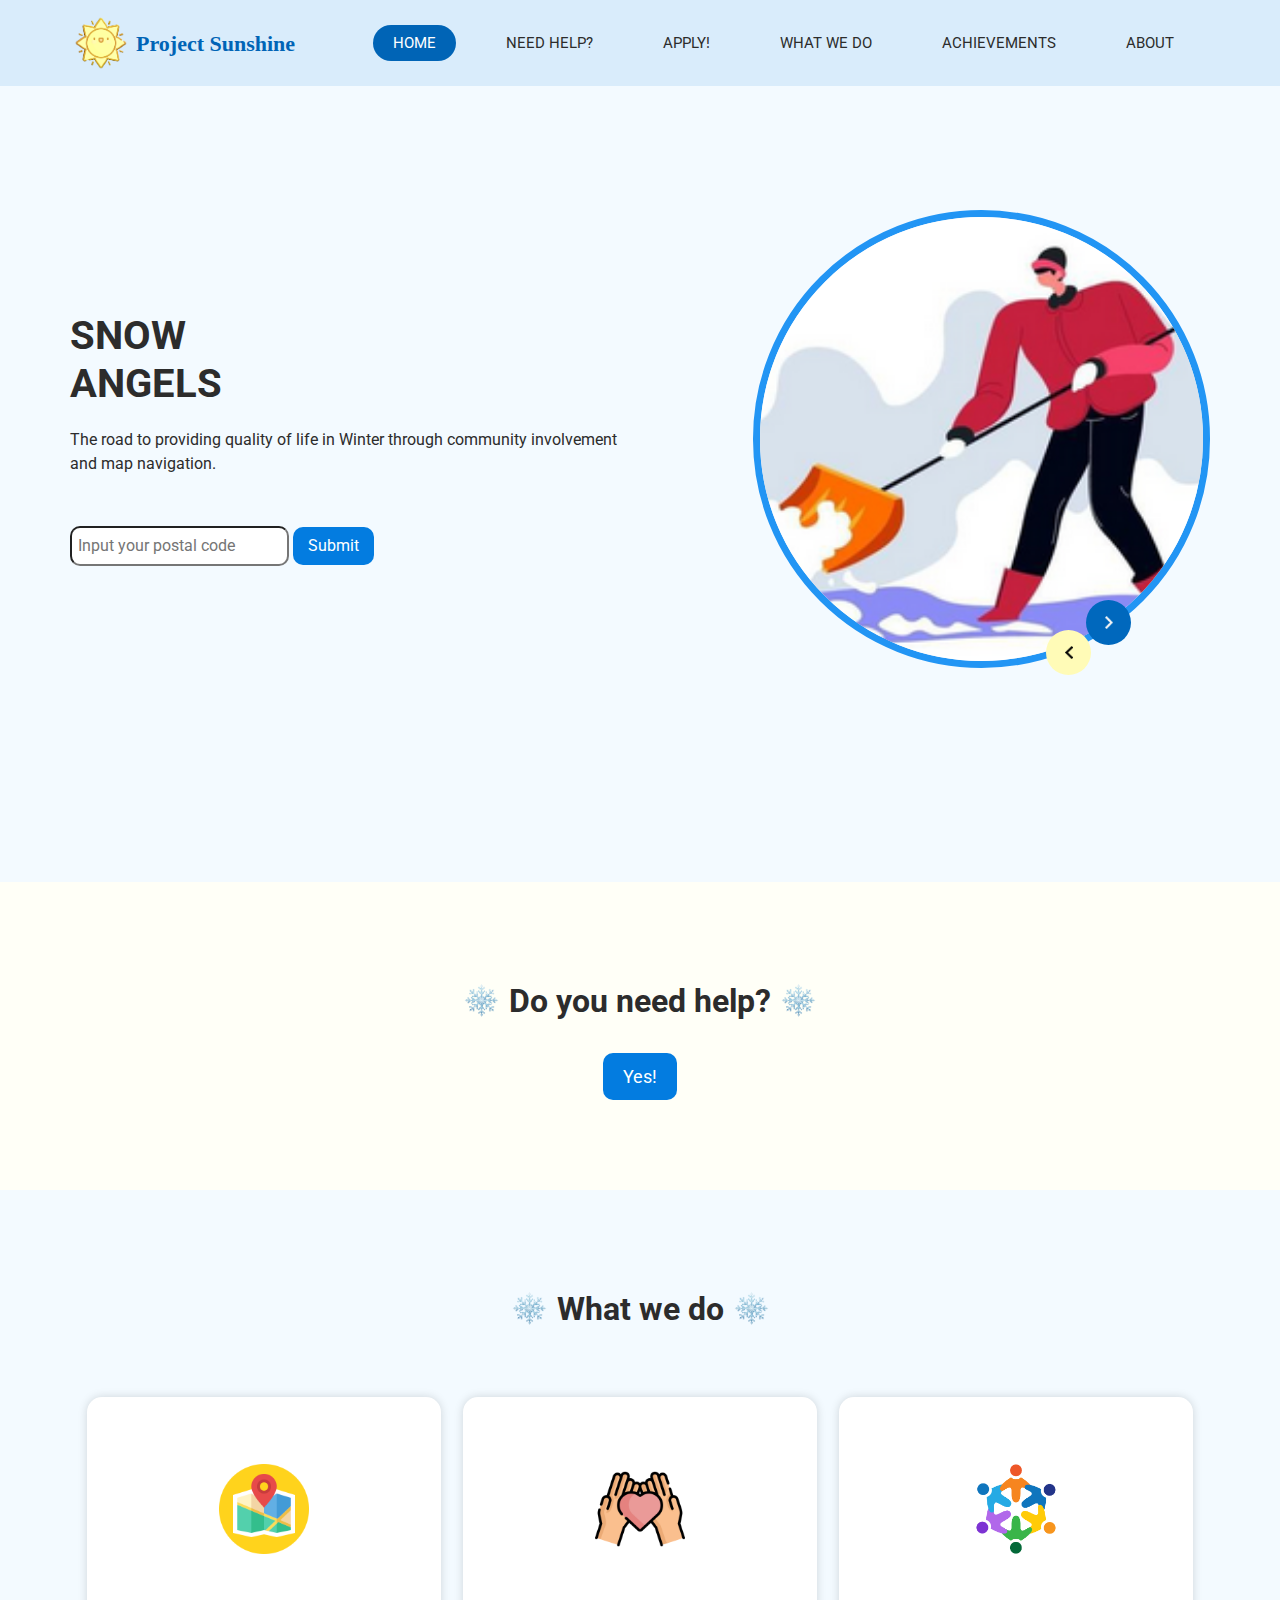
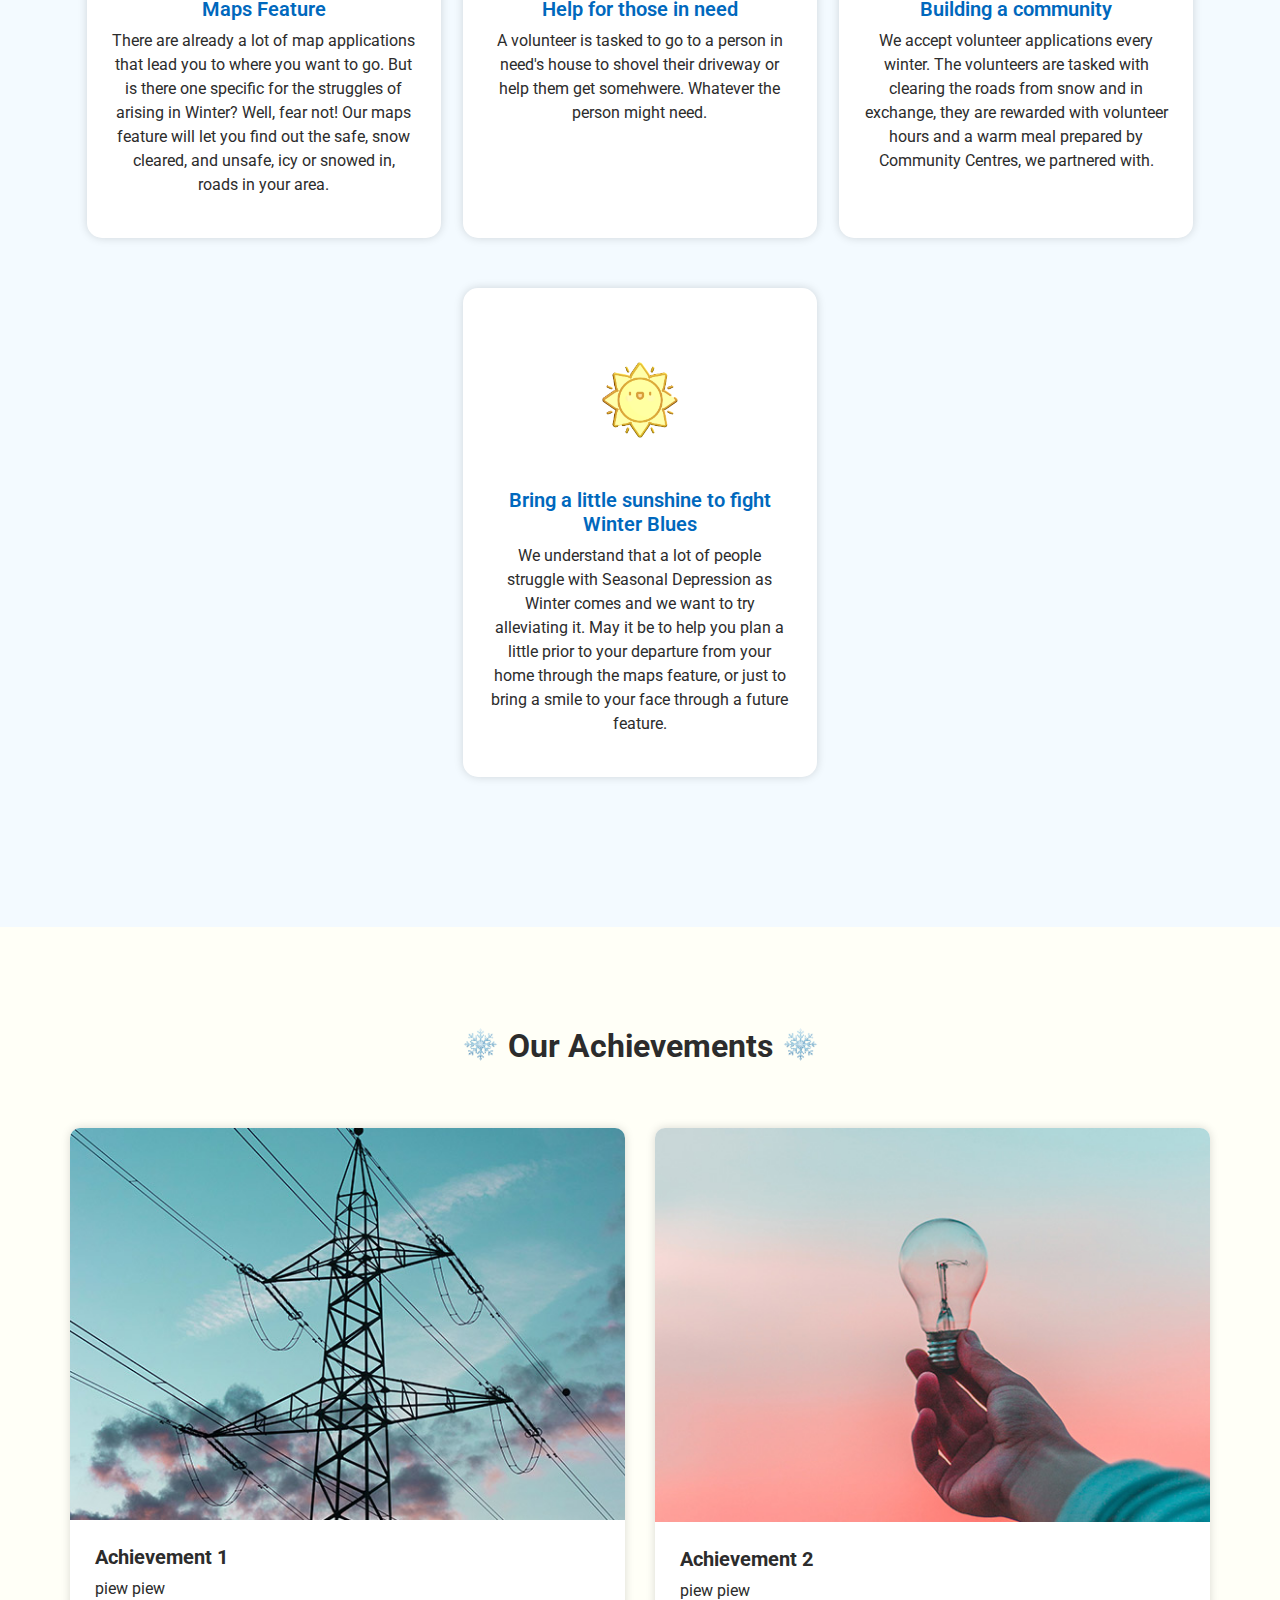
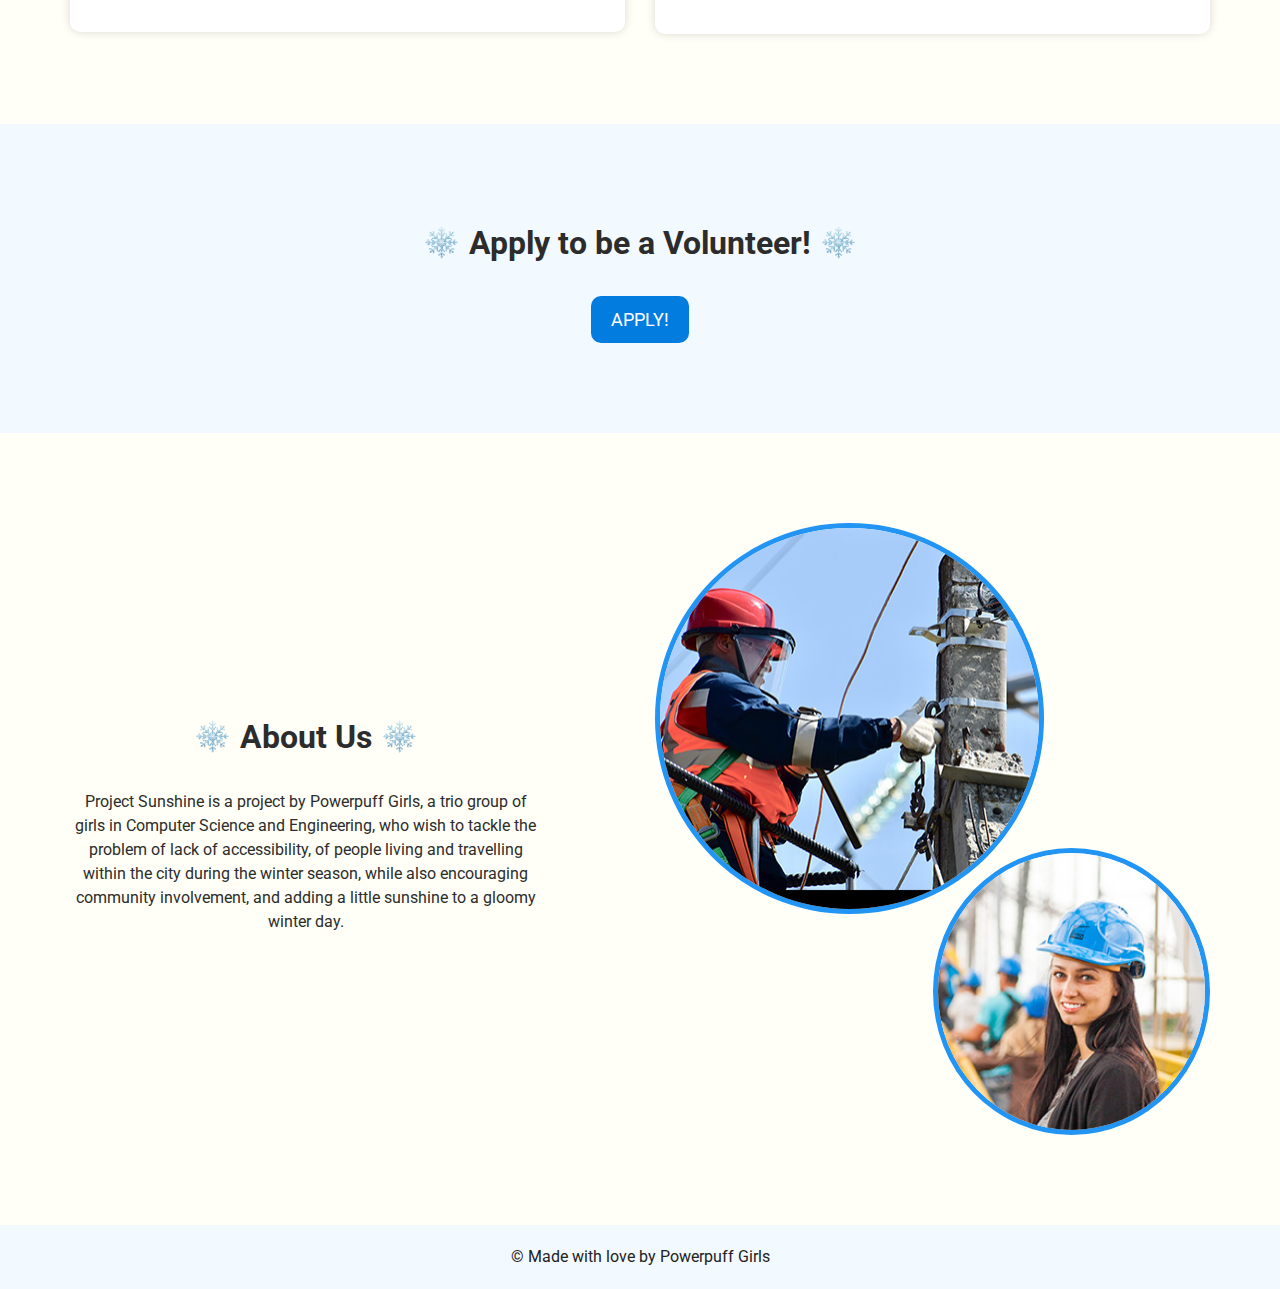
==== commit 75ec4184: "." ====
--- a/index.html
+++ b/index.html
@@ -1,465 +1,378 @@
 <!DOCTYPE html>
 <html>
-
-<head>
-  <!-- Basic -->
-  <meta charset="utf-8" />
-  <meta http-equiv="X-UA-Compatible" content="IE=edge" />
-  <!-- Mobile Metas -->
-  <meta name="viewport" content="width=device-width, initial-scale=1, shrink-to-fit=no" />
-  <!-- Site Metas -->
-  <meta name="keywords" content="" />
-  <meta name="description" content="" />
-  <meta name="author" content="" />
-
-  <title>Project Sunshine</title>
-
-  <!-- slider stylesheet -->
-  <link rel="stylesheet" type="text/css" href="https://cdnjs.cloudflare.com/ajax/libs/OwlCarousel2/2.1.3/assets/owl.carousel.min.css" />
-
-  <!-- bootstrap core css -->
-  <link rel="stylesheet" type="text/css" href="css/bootstrap.css" />
-
-  <!-- fonts style -->
-  <link href="https://fonts.googleapis.com/css?family=Poppins:400,600,700&display=swap" rel="stylesheet">
-  <!-- Custom styles for this template -->
-  <link href="css/style.css" rel="stylesheet" />
-  <!-- responsive style -->
-  <link href="css/responsive.css" rel="stylesheet" />
-  <link rel="stylesheet" href="https://fonts.googleapis.com/css?family=Roboto">
-</head>
-
-<body>
-
-  <div class="hero_area">
-    <!-- header section strats -->
-    <header class="header_section">
-      <div class="container">
-        <nav class="navbar navbar-expand-lg custom_nav-container ">
-          <a class="navbar-brand" href="index.html">
-            <img src="images/sunn.png" alt="">
-            <span id="n">
-              Project Sunshine
-            </span>
-          </a>
-          <button class="navbar-toggler" type="button" data-toggle="collapse" data-target="#navbarSupportedContent" aria-controls="navbarSupportedContent" aria-expanded="false" aria-label="Toggle navigation">
-            <span class="s-1"> </span>
-            <span class="s-2"> </span>
-            <span class="s-3"> </span>
-          </button>
-
-          <div class="collapse navbar-collapse" id="navbarSupportedContent">
-            <div class="d-flex ml-auto flex-column flex-lg-row align-items-center">
-              <ul class="navbar-nav  ">
-                <li class="nav-item active">
-                  <a class="nav-link" href="index.html">Home <span class="sr-only">(current)</span></a>
-                </li>
-                <li class="nav-item">
-                  <a class="nav-link" href="about.html"> About</a>
-                </li>
-                <li class="nav-item">
-                  <a class="nav-link" href="service.html"> Service </a>
-                </li>
-                <li class="nav-item">
-                  <a class="nav-link" href="blog.html"> Blog </a>
-                </li>
-                <li class="nav-item">
-                  <a class="nav-link" href="contact.html">Contact </a>
-                </li>
-              </ul>
-            </div>
-          </div>
-        </nav>
-      </div>
-    </header>
-    <!-- end header section -->
-    <!-- slider section -->
-    <section class=" slider_section ">
-      <div class="container">
-        <div class="row">
-          <div class="col-md-6 ">
-            <div class="detail_box">
-              <h1>
-                Electrical <br>
-                Service <br>
-                Providers
-              </h1>
-              <p>
-                It is a long established fact that a reader will be distracted by the readable content of a page when looking at its layout. The point of using Lorem
-              </p>
-              <div class="search-container">
-                <form action="/action_page.php">
-                  <input type="text" placeholder="Input your postal code" name="search">
-                  <button type="submit">Submit</button>
-                </form>
-              </div>
-            </div>
-          </div>
-          <div class="col-lg-5 col-md-6 offset-lg-1">
-            <div class="img_content">
-              <div class="img_container">
-                <div id="carouselExampleControls" class="carousel slide" data-ride="carousel">
-                  <div class="carousel-inner">
-                    <div class="carousel-item active">
-                      <div class="img-box">
-                        <img src="images/2.png" alt="">
+  <head>
+    <!-- Basic -->
+    <meta charset="utf-8" />
+    <meta http-equiv="X-UA-Compatible" content="IE=edge" />
+    <!-- Mobile Metas -->
+    <meta
+      name="viewport"
+      content="width=device-width, initial-scale=1, shrink-to-fit=no"
+    />
+    <!-- Site Metas -->
+    <meta name="keywords" content="" />
+    <meta name="description" content="" />
+    <meta name="author" content="" />
+
+    <title>Project Sunshine</title>
+
+    <!-- slider stylesheet -->
+    <link
+      rel="stylesheet"
+      type="text/css"
+      href="https://cdnjs.cloudflare.com/ajax/libs/OwlCarousel2/2.1.3/assets/owl.carousel.min.css"
+    />
+
+    <!-- bootstrap core css -->
+    <link rel="stylesheet" type="text/css" href="css/bootstrap.css" />
+
+    <!-- fonts style -->
+    <link
+      href="https://fonts.googleapis.com/css?family=Poppins:400,600,700&display=swap"
+      rel="stylesheet"
+    />
+    <!-- Custom styles for this template -->
+    <link href="css/style.css" rel="stylesheet" />
+    <!-- responsive style -->
+    <link href="css/responsive.css" rel="stylesheet" />
+    <link
+      href="https://fonts.googleapis.com/css?family=Roboto"
+      rel="stylesheet"
+    />
+  </head>
+
+  <body>
+    <div class="hero_area">
+      <!-- header section strats -->
+      <header class="header_section">
+        <div class="container">
+          <nav class="navbar navbar-expand-lg custom_nav-container">
+            <a class="navbar-brand" href="index.html">
+              <img src="images/sunn.png" alt="" />
+              <span id="n"> Project Sunshine </span>
+            </a>
+            <button
+              class="navbar-toggler"
+              type="button"
+              data-toggle="collapse"
+              data-target="#navbarSupportedContent"
+              aria-controls="navbarSupportedContent"
+              aria-expanded="false"
+              aria-label="Toggle navigation"
+            >
+              <span class="s-1"> </span>
+              <span class="s-2"> </span>
+              <span class="s-3"> </span>
+            </button>
+
+            <div class="collapse navbar-collapse" id="navbarSupportedContent">
+              <div
+                class="d-flex ml-auto flex-column flex-lg-row align-items-center"
+              >
+                <ul class="navbar-nav">
+                  <li class="nav-item active">
+                    <a class="nav-link" href="index.html"
+                      >Home<span class="sr-only">(current)</span></a
+                    >
+                  </li>
+                  <li class="nav-item">
+                    <a class="nav-link" href="need.html">Need Help?</a>
+                  </li>
+                  <li class="nav-item">
+                    <a class="nav-link" href="contact.html">APPLY!</a>
+                  </li>
+                  <li class="nav-item">
+                    <a class="nav-link" href="service.html">What we do</a>
+                  </li>
+                  <li class="nav-item">
+                    <a class="nav-link" href="blog.html">Achievements</a>
+                  </li>
+                  <li class="nav-item">
+                    <a class="nav-link" href="about.html">About</a>
+                  </li>
+                </ul>
+              </div>
+            </div>
+          </nav>
+        </div>
+      </header>
+      <!-- end header section -->
+      <!-- slider section -->
+      <section class="slider_section">
+        <div class="container">
+          <div class="row">
+            <div class="col-md-6">
+              <div class="detail_box">
+                <h1>
+                  Snow <br />
+                  Angels 
+                </h1>
+                <p>
+                  The road to providing quality of life in Winter through community involvement and map navigation.</br>
+                </p>
+                <div class="search-container">
+                  <form action="/action_page.php">
+                    <input
+                      type="text"
+                      placeholder="Input your postal code"
+                      name="search"
+                    />
+                    <button type="submit">Submit</button>
+                  </form>
+                </div>
+              </div>
+            </div>
+            <div class="col-lg-5 col-md-6 offset-lg-1">
+              <div class="img_content">
+                <div class="img_container">
+                  <div
+                    id="carouselExampleControls"
+                    class="carousel slide"
+                    data-ride="carousel"
+                  >
+                    <div class="carousel-inner">
+                      <div class="carousel-item active">
+                        <div class="img-box">
+                          <img src="images/2.png" alt="" />
+                        </div>
                       </div>
-                    </div>
-                    <div class="carousel-item">
-                      <div class="img-box">
-                        <img src="images/1.png" alt="">
+                      <div class="carousel-item">
+                        <div class="img-box">
+                          <img src="images/1.png" alt="" />
+                        </div>
                       </div>
-                    </div>
-                    <div class="carousel-item">
-                      <div class="img-box">
-                        <img src="images/one.jpg" alt="">
+                      <div class="carousel-item">
+                        <div class="img-box">
+                          <img src="images/one.jpg" alt="" />
+                        </div>
                       </div>
-                    </div>
-                    <div class="carousel-item">
-                      <div class="img-box">
-                        <img src="images/two.jpg" alt="">
+                      <div class="carousel-item">
+                        <div class="img-box">
+                          <img src="images/two.jpg" alt="" />
+                        </div>
                       </div>
                     </div>
                   </div>
                 </div>
-              </div>
-              <a class="carousel-control-prev" href="#carouselExampleControls" role="button" data-slide="prev">
-                <span class="sr-only">Previous</span>
-              </a>
-              <a class="carousel-control-next" href="#carouselExampleControls" role="button" data-slide="next">
-                <span class="sr-only">Next</span>
-              </a>
-            </div>
-
-          </div>
-        </div>
-      </div>
-    </section>
-    <!-- end slider section -->
+                <a
+                  class="carousel-control-prev"
+                  href="#carouselExampleControls"
+                  role="button"
+                  data-slide="prev"
+                >
+                  <span class="sr-only">Previous</span>
+                </a>
+                <a
+                  class="carousel-control-next"
+                  href="#carouselExampleControls"
+                  role="button"
+                  data-slide="next"
+                >
+                  <span class="sr-only">Next</span>
+                </a>
+              </div>
+            </div>
+          </div>
+        </div>
+      </section>
+      <!-- end slider section -->
+    </div>
+
+    <!-- need section -->
+
+<section class="need_section layout_padding">
+  <div class="container">
+    <div class="heading_container">
+      <img src="images/snowflake1.png" alt="" />
+      <h2>Do you need help?</h2>
+      <img src="images/snowflake1.png" alt="" />
+    </div>
   </div>
-
-
-  <!-- service section -->
-  <section class="service_section layout_padding">
-    <div class="container">
-      <div class="heading_container">
-        <h2>
-          WHAT WE DO
-        </h2>
-        <img src="images/plug.png" alt="">
-      </div>
-
-      <div class="service_container">
-        <div class="box">
-          <div class="img-box">
-            <img src="images/s1.png" class="img1" alt="">
-          </div>
-          <div class="detail-box">
-            <h5>
-              Equipment installation
-            </h5>
-            <p>
-              There are many variations of passages of Lorem Ipsum available,
-            </p>
-          </div>
-        </div>
-        <div class="box">
-          <div class="img-box">
-            <img src="images/s2.png" class="img1" alt="">
-          </div>
-          <div class="detail-box">
-            <h5>
-              Windmill Energy
-            </h5>
-            <p>
-              There are many variations of passages of Lorem Ipsum available,
-            </p>
-          </div>
-        </div>
-        <div class="box">
-          <div class="img-box">
-            <img src="images/s3.png" class="img1" alt="">
-          </div>
-          <div class="detail-box">
-            <h5>
-              Equipment Maintenance
-            </h5>
-            <p>
-              There are many variations of passages of Lorem Ipsum available,
-            </p>
-          </div>
-        </div>
-        <div class="box ">
-          <div class="img-box">
-            <img src="images/s4.png" class="img1" alt="">
-          </div>
-          <div class="detail-box">
-            <h5>
-              Offshore Engineering
-            </h5>
-            <p>
-              There are many variations of passages of Lorem Ipsum available,
-            </p>
-          </div>
-        </div>
-        <div class="box">
-          <div class="img-box">
-            <img src="images/s5.png" class="img1" alt="">
-          </div>
-          <div class="detail-box">
-            <h5>
-              Electrical Wiring
-            </h5>
-            <p>
-              There are many variations of passages of Lorem Ipsum available,
-            </p>
-          </div>
-        </div>
-      </div>
-      <div class="btn-box">
-        <a href="">
-          Read More
-        </a>
-      </div>
-    </div>
-  </section>
-  <!-- end service section -->
-
-  <!-- about section -->
-  <section class="about_section layout_padding">
-    <div class="container">
-      <div class="row">
-        <div class="col-md-6">
-          <div class="detail-box">
-            <div class="heading_container">
-              <h2>
-                About Us
-              </h2>
-              <img src="images/plug.png" alt="">
-            </div>
-            <p>
-              Lorem ipsum dolor sit amet, consectetur adipiscing elit, sed do
-              eiusmod tempor incididunt ut labore et dolore magna aliqua. Ut
-              enim ad minim veniam, quis nostrud exercitation ullamco laboris
-              nisi ut aliquip ex ea commodo consequat. Duis aute irure dolor
-              in reprehenderit in voluptate velit
-            </p>
-            <a href="">
-              Read More
-            </a>
-          </div>
-        </div>
-        <div class="col-md-6">
-          <div class="img_container">
-            <div class="img-box b1">
-              <img src="images/about-img1.jpg" alt="" />
-            </div>
-            <div class="img-box b2">
-              <img src="images/about-img2.jpg" alt="" />
-            </div>
-          </div>
-
-        </div>
-
-      </div>
-    </div>
-  </section>
-
-  <!-- end about section -->
-
-
-
-
-  <!-- blog section -->
-
-  <section class="blog_section layout_padding">
-    <div class="container">
-      <div class="heading_container">
-        <h2>
-          Blog
-        </h2>
-        <img src="images/plug.png" alt="">
-      </div>
-      <div class="row">
-        <div class="col-md-6">
+  <div class="container">
+    <button>
+      <a href="need.html">Yes!</a>
+    </button>
+  </div>
+</section>
+
+<!-- end need section -->
+
+    <!-- service section -->
+    <section class="service_section layout_padding">
+      <div class="container">
+        <div class="heading_container">
+          <img src="images/snowflake1.png" alt="" />
+          <h2>What we do</h2>
+          <img src="images/snowflake1.png" alt="" />
+        </div>
+
+        <div class="service_container">
           <div class="box">
             <div class="img-box">
-              <img src="images/blog1.jpg" alt="">
-            </div>
-            <div class="detail-box">
-              <h5>
-                Blog Title Goes Here
-              </h5>
-              <p>
-                There are many variations of passages of Lorem Ipsum available, but the majority have suffered alteration in some form, by injected humour, or randomised
-              </p>
-            </div>
-          </div>
-        </div>
-        <div class="col-md-6">
+              <img src="images/map.png" class="img1" alt="" />
+            </div>
+            <div class="detail-box">
+              <h5>Maps Feature</h5>
+              <p>
+                There are already a lot of map applications that lead you to
+                where you want to go. But is there one specific for the
+                struggles of arising in Winter? Well, fear not! Our maps feature
+                will let you find out the safe, snow cleared, and unsafe, icy or
+                snowed in, roads in your area.
+              </p>
+            </div>
+          </div>
           <div class="box">
             <div class="img-box">
-              <img src="images/blog2.jpg" alt="">
-            </div>
-            <div class="detail-box">
-              <h5>
-                Blog Title Goes Here
-              </h5>
-              <p>
-                There are many variations of passages of Lorem Ipsum available, but the majority have suffered alteration in some form, by injected humour, or randomised
-              </p>
-            </div>
-          </div>
-        </div>
-      </div>
-    </div>
-  </section>
-
-  <!-- end blog section -->
-
-
-
-  <!-- contact section -->
-
-  <section class="contact_section layout_padding">
-    <div class="container ">
-      <div class="heading_container">
-        <h2>
-          Contact Us
-        </h2>
-        <img src="images/plug.png" alt="">
-      </div>
-    </div>
-    <div class="container">
-      <div class="row">
-        <div class="col-md-6">
-          <form action="">
-            <div>
-              <input type="text" placeholder="Name" />
-            </div>
-            <div>
-              <input type="email" placeholder="Email" />
-            </div>
-            <div>
-              <input type="text" placeholder="Phone Number" />
-            </div>
-            <div>
-              <input type="text" class="message-box" placeholder="Message" />
-            </div>
-            <div class="d-flex ">
-              <button>
-                SEND
-              </button>
-            </div>
-          </form>
-        </div>
-        <div class="col-md-6">
-          <div class="map_container">
-            <div class="map-responsive">
-              <iframe src="https://www.google.com/maps/embed/v1/place?key=AIzaSyA0s1a7phLN0iaD6-UE7m4qP-z21pH0eSc&q=Eiffel+Tower+Paris+France" width="600" height="300" frameborder="0" style="border:0; width: 100%; height:100%" allowfullscreen></iframe>
-            </div>
-          </div>
-        </div>
-      </div>
-    </div>
-  </section>
-
-  <!-- end contact section -->
-
-
-  <!-- info section -->
-
-  <section class="info_section layout_padding">
-    <div class="container">
-      <div class="info_contact">
+              <img src="images/need.png" class="img1" alt="" />
+            </div>
+            <div class="detail-box">
+              <h5>Help for those in need</h5>
+              <p>
+                A volunteer is tasked to go to a person in need's house to
+                shovel their driveway or help them get somehwere. Whatever the
+                person might need.
+              </p>
+            </div>
+          </div>
+          <div class="box">
+            <div class="img-box">
+              <img src="images/com.png" class="img1" alt="" />
+            </div>
+            <div class="detail-box">
+              <h5>Building a community</h5>
+              <p>
+                We accept volunteer applications every winter. The volunteers
+                are tasked with clearing the roads from snow and in exchange,
+                they are rewarded with volunteer hours and a warm meal prepared
+                by Community Centres, we partnered with.
+              </p>
+            </div>
+          </div>
+          <div class="box">
+            <div class="img-box">
+              <img src="images/sunn.png" class="img1" alt="" />
+            </div>
+            <div class="detail-box">
+              <h5>Bring a little sunshine to fight Winter Blues</h5>
+              <p>
+                We understand that a lot of people struggle with Seasonal
+                Depression as Winter comes and we want to try alleviating it.
+                May it be to help you plan a little prior to your departure from
+                your home through the maps feature, or just to bring a smile to
+                your face through a future feature.
+              </p>
+            </div>
+          </div>
+        </div>
+      </div>
+    </section>
+    <!-- end service section -->
+
+    <!-- blog section -->
+
+    <section class="blog_section layout_padding">
+      <div class="container">
+        <div class="heading_container">
+          <img src="images/snowflake1.png" alt="" />
+          <h2>Our Achievements</h2>
+          <img src="images/snowflake1.png" alt="" />
+        </div>
         <div class="row">
-          <div class="col-md-4">
-            <a href="">
-              <img src="images/location-white.png" alt="">
-              <span>
-                Passages of Lorem Ipsum available
-              </span>
-            </a>
-          </div>
-          <div class="col-md-4">
-            <a href="">
-              <img src="images/telephone-white.png" alt="">
-              <span>
-                Call : +012334567890
-              </span>
-            </a>
-          </div>
-          <div class="col-md-4">
-            <a href="">
-              <img src="images/envelope-white.png" alt="">
-              <span>
-                demo@gmail.com
-              </span>
-            </a>
-          </div>
-        </div>
-      </div>
-      <div class="row">
-        <div class="col-md-8 col-lg-9">
-          <div class="info_form">
-            <form action="">
-              <input type="text" placeholder="Enter your email">
-              <button>
-                subscribe
-              </button>
-            </form>
-          </div>
-        </div>
-        <div class="col-md-4 col-lg-3">
-          <div class="info_social">
-            <div>
-              <a href="">
-                <img src="images/fb.png" alt="">
-              </a>
-            </div>
-            <div>
-              <a href="">
-                <img src="images/twitter.png" alt="">
-              </a>
-            </div>
-            <div>
-              <a href="">
-                <img src="images/linkedin.png" alt="">
-              </a>
-            </div>
-            <div>
-              <a href="">
-                <img src="images/instagram.png" alt="">
-              </a>
-            </div>
-          </div>
-        </div>
-      </div>
-
-    </div>
-  </section>
-
-  <!-- end info section -->
-
-  <!-- footer section -->
-  <footer class="container-fluid footer_section">
-    <div class="container">
-      <div class="row">
-        <div class="col-lg-7 col-md-9 mx-auto">
-          <p>
-            &copy; 2019 All Rights Reserved By
-            <a href="https://html.design/">Free Html Templates</a>
-          </p>
-        </div>
-      </div>
-    </div>
-  </footer>
-  <!-- footer section -->
-
-
-  <script src="js/jquery-3.4.1.min.js"></script>
-  <script src="js/bootstrap.js"></script>
-
-</body>
-
-</html>+          <div class="col-md-6">
+            <div class="box">
+              <div class="img-box">
+                <img src="images/blog1.jpg" alt="team picture" />
+              </div>
+              <div class="detail-box">
+                <h5>Achievement 1</h5>
+                <p>piew piew</p>
+              </div>
+            </div>
+          </div>
+          <div class="col-md-6">
+            <div class="box">
+              <div class="img-box">
+                <img src="images/blog2.jpg" alt="team picture" />
+              </div>
+              <div class="detail-box">
+                <h5>Achievement 2</h5>
+                <p>piew piew</p>
+              </div>
+            </div>
+          </div>
+        </div>
+      </div>
+    </section>
+
+    <!-- end blog section -->
+
+    <!-- contact section -->
+
+    <section class="contact_section layout_padding">
+      <div class="container">
+        <div class="heading_container">
+          <img src="images/snowflake1.png" alt="" />
+          <h2>Apply to be a Volunteer!</h2>
+          <img src="images/snowflake1.png" alt="" />
+        </div>
+      </div>
+      <div class="container">
+        <button>
+          <a href="contact.html">APPLY!</a>
+        </button>
+      </div>
+    </section>
+
+    <!-- end contact section -->
+
+    <!-- about section -->
+    <section class="about_section layout_padding">
+      <div class="container">
+        <div class="row">
+          <div class="col-md-6">
+            <div class="detail-box">
+              <div class="heading_container">
+                <img src="images/snowflake1.png" alt="" />
+          <h2>About Us</h2>
+          <img src="images/snowflake1.png" alt="" />
+              </div>
+              <p>
+                Project Sunshine is a project by Powerpuff Girls, a trio group of girls in Computer Science and Engineering, who wish to tackle the problem of lack of accessibility, of people living and travelling within the city during the winter season, while also encouraging community involvement, and adding a little sunshine to a gloomy winter day. 
+              </p>
+            </div>
+          </div>
+          <div class="col-md-6">
+            <div class="img_container">
+              <div class="img-box b1">
+                <img src="images/about-img1.jpg" alt="" />
+              </div>
+              <div class="img-box b2">
+                <img src="images/about-img2.jpg" alt="" />
+              </div>
+            </div>
+          </div>
+        </div>
+      </div>
+    </section>
+
+    <!-- end about section -->
+
+    <!-- footer section -->
+    <footer class="container-fluid footer_section">
+      <div class="container">
+        <div class="row">
+          <div class="col-lg-7 col-md-9 mx-auto">
+            <p>
+              &copy; Made with love by Powerpuff Girls 
+            </p>
+          </div>
+        </div>
+      </div>
+    </footer>
+    <!-- footer section -->
+
+    <script src="js/jquery-3.4.1.min.js"></script>
+    <script src="js/bootstrap.js"></script>
+  </body>
+</html>
--- a/css/style.css
+++ b/css/style.css
@@ -46,11 +46,13 @@
 .heading_container h2 {
   position: relative;
   font-weight: bold;
+  margin-top: 10px;
   margin-right: 10px;
+  margin-left: 10px;
 }
 
 .heading_container img {
-  width:50px;
+  width:35px;
 }
 
 /*header section*/
@@ -341,7 +343,7 @@
 
 .service_section {
   text-align: center;
-  background-color: #fffff7;
+  background-color: #f3faff;
 }
 
 .service_section .heading_container {
@@ -405,7 +407,7 @@
 }
 
 .service_section .service_container .box:hover, .service_section .service_container .box.active {
-  border-top: 15px solid #008cff;
+  border: 5px solid #64b7fb;
 }
 
 .service_section .btn-box {
@@ -433,7 +435,8 @@
 /*about*/
 
 .about_section {
-  background-color: #f3faff;
+  background-color: #fffff7;
+  text-align :center;
 }
 
 .about_section .row {
@@ -476,7 +479,14 @@
   margin-right: 15%;
 }
 
+.about_section .heading_container {
+  -webkit-box-pack: center;
+      -ms-flex-pack: center;
+          justify-content: center;
+}
+
 .about_section .detail-box p {
+  text-align: center;
   margin-top: 25px;
 }
 
@@ -504,6 +514,7 @@
 }
 
 .blog_section .box {
+  border-radius: 10px;
   margin-top: 55px;
   background-color: #ffffff;
   -webkit-box-shadow: 0 0 10px 0 rgba(0, 0, 0, 0.15);
@@ -515,6 +526,8 @@
 }
 
 .blog_section .box .img-box img {
+  border-top-right-radius: 10px;
+  border-top-left-radius: 10px;
   width: 100%;
 }
 
@@ -526,10 +539,15 @@
   font-weight: bold;
 }
 
-.contact_section {
-  position: relative;
-}
-
+.blog_section{
+  background-color: #fffff7;
+}
+
+.contact_section .heading_container{
+  -webkit-box-pack: center;
+      -ms-flex-pack: center;
+          justify-content: center;
+}
 .contact_section form {
   margin-top: 45px;
   padding-right: 35px;
@@ -567,15 +585,24 @@
 .contact_section input.message-box {
   height: 120px;
 }
-
+.contact_section .container{
+  text-align: center;
+}
 .contact_section button {
   border: none;
   display: inline-block;
-  padding: 10px 25px;
+  padding: 10px 20px;
   background-color: #037ce0;
   color: #ffffff;
   border-radius: 10px;
   margin-top: 25px;
+}
+.contact_section a{
+  text-decoration: none;
+  display: inline-block;
+  color: #ffffff;
+  border-radius: 10px;
+  font-size: large;
 }
 
 .contact_section button:hover {
@@ -589,6 +616,90 @@
 
 .contact_section .map_container .map-responsive {
   height: 100%;
+}
+
+.contact_section{
+  background-color: #f3faff;
+}
+
+
+.need_section .heading_container{
+  -webkit-box-pack: center;
+      -ms-flex-pack: center;
+          justify-content: center;
+}
+.need_section form {
+  margin-top: 45px;
+  padding-right: 35px;
+}
+
+.need_section input {
+  width: 100%;
+  border: none;
+  border-radius: 10px;
+  height: 50px;
+  margin-bottom: 25px;
+  padding-left: 25px;
+  background-color: transparent;
+  color: #101010;
+  -webkit-box-shadow: 0px 2px 5px 0px rgba(0, 0, 0, 0.16);
+  box-shadow: 0px 2px 5px 0px rgba(0, 0, 0, 0.16);
+}
+
+.need_section input::-webkit-input-placeholder {
+  color: #7e7e7e;
+}
+
+.need_section input:-ms-input-placeholder {
+  color: #7e7e7e;
+}
+
+.need_section input::-ms-input-placeholder {
+  color: #7e7e7e;
+}
+
+.need_section input::placeholder {
+  color: #7e7e7e;
+}
+
+.need_section input.message-box {
+  height: 120px;
+}
+.need_section .container{
+  text-align: center;
+}
+.need_section button {
+  border: none;
+  display: inline-block;
+  padding: 10px 20px;
+  background-color: #037ce0;
+  color: #ffffff;
+  border-radius: 10px;
+  margin-top: 25px;
+}
+.need_section a{
+  text-decoration: none;
+  display: inline-block;
+  color: #ffffff;
+  border-radius: 10px;
+  font-size: large;
+}
+
+.need_section button:hover {
+  background-color: #014c8a;
+}
+
+.need_section .map_container {
+  height: 100%;
+  min-height: 325px;
+}
+
+.need_section .map_container .map-responsive {
+  height: 100%;
+}
+
+.need_section{
+  background-color: #fffff7;
 }
 
 .footer_bg {
@@ -727,6 +838,7 @@
       -ms-flex-pack: center;
           justify-content: center;
   position: relative;
+  background-color: #f3faff;
 }
 
 .footer_section p {
@@ -735,8 +847,3 @@
   text-align: center;
   padding: 20px;
 }
-
-.footer_section p a {
-  color: #222222;
-}
-/*# sourceMappingURL=style.css.map */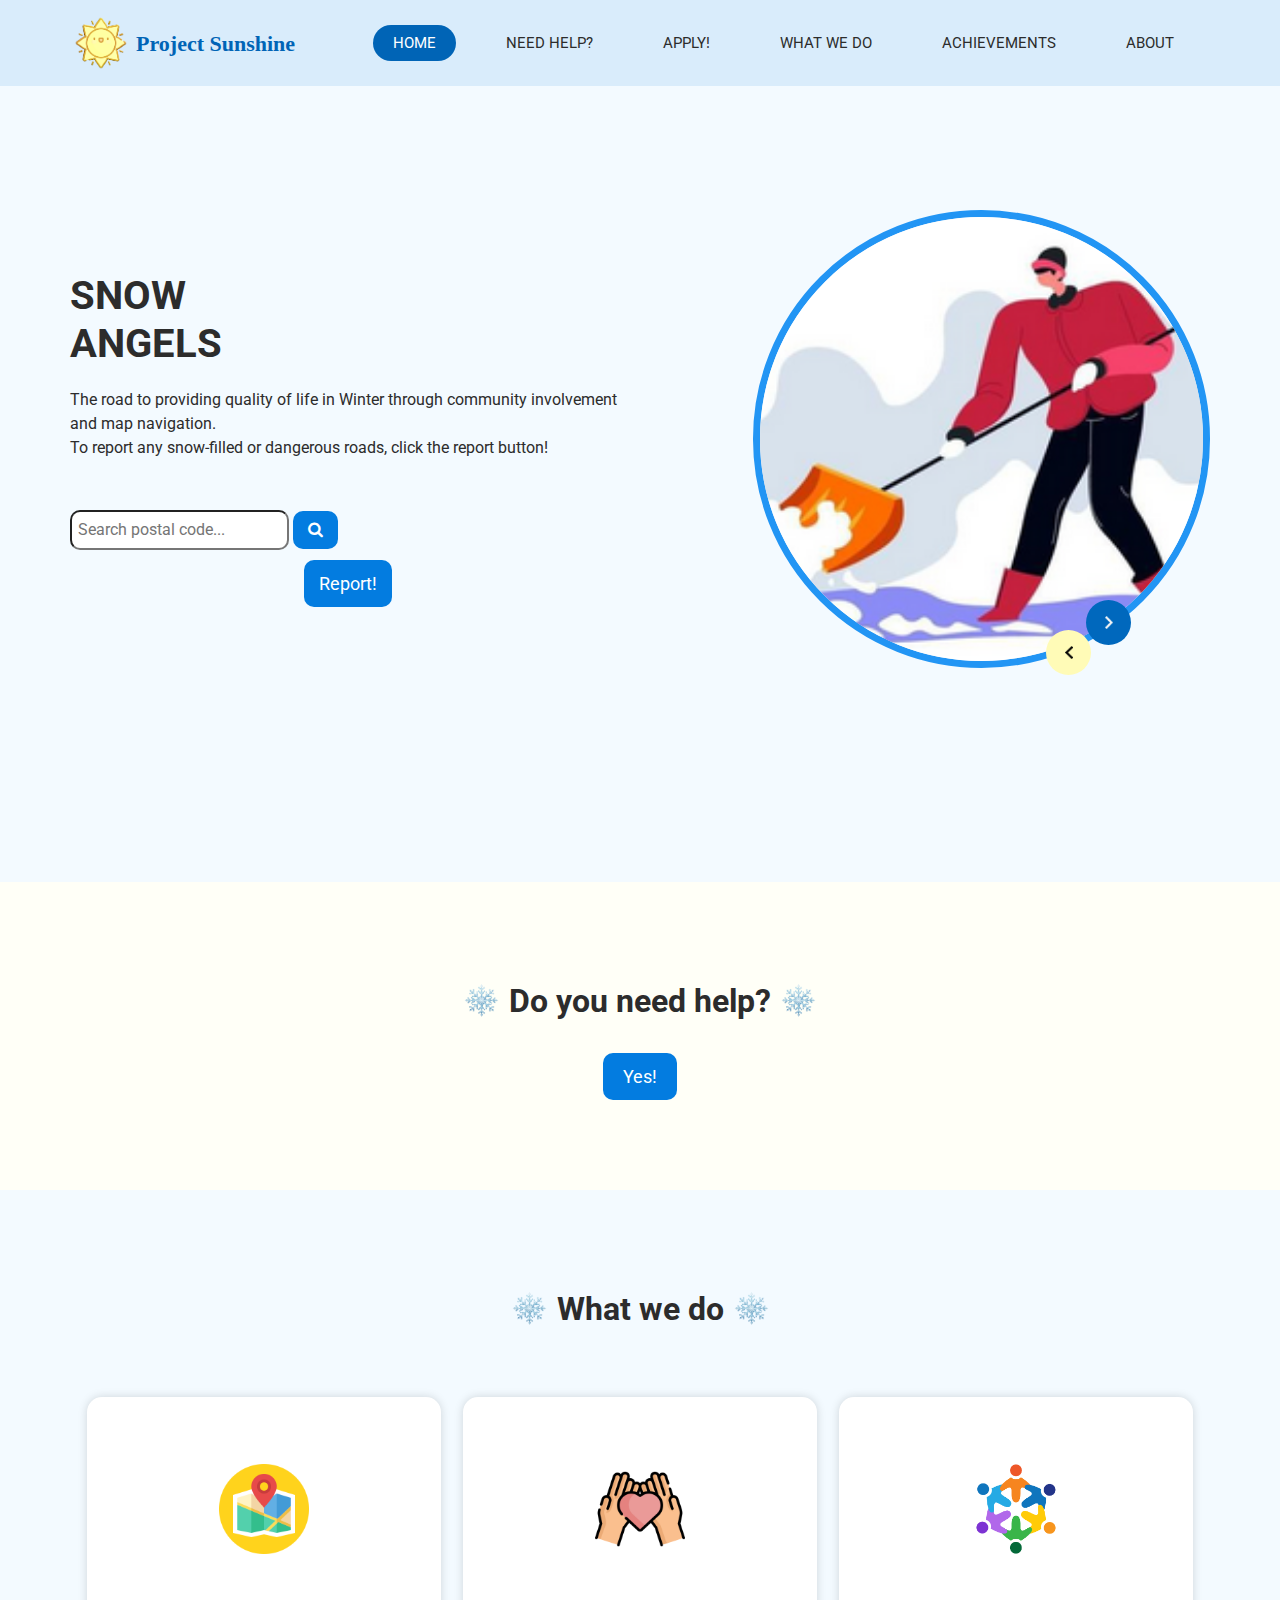
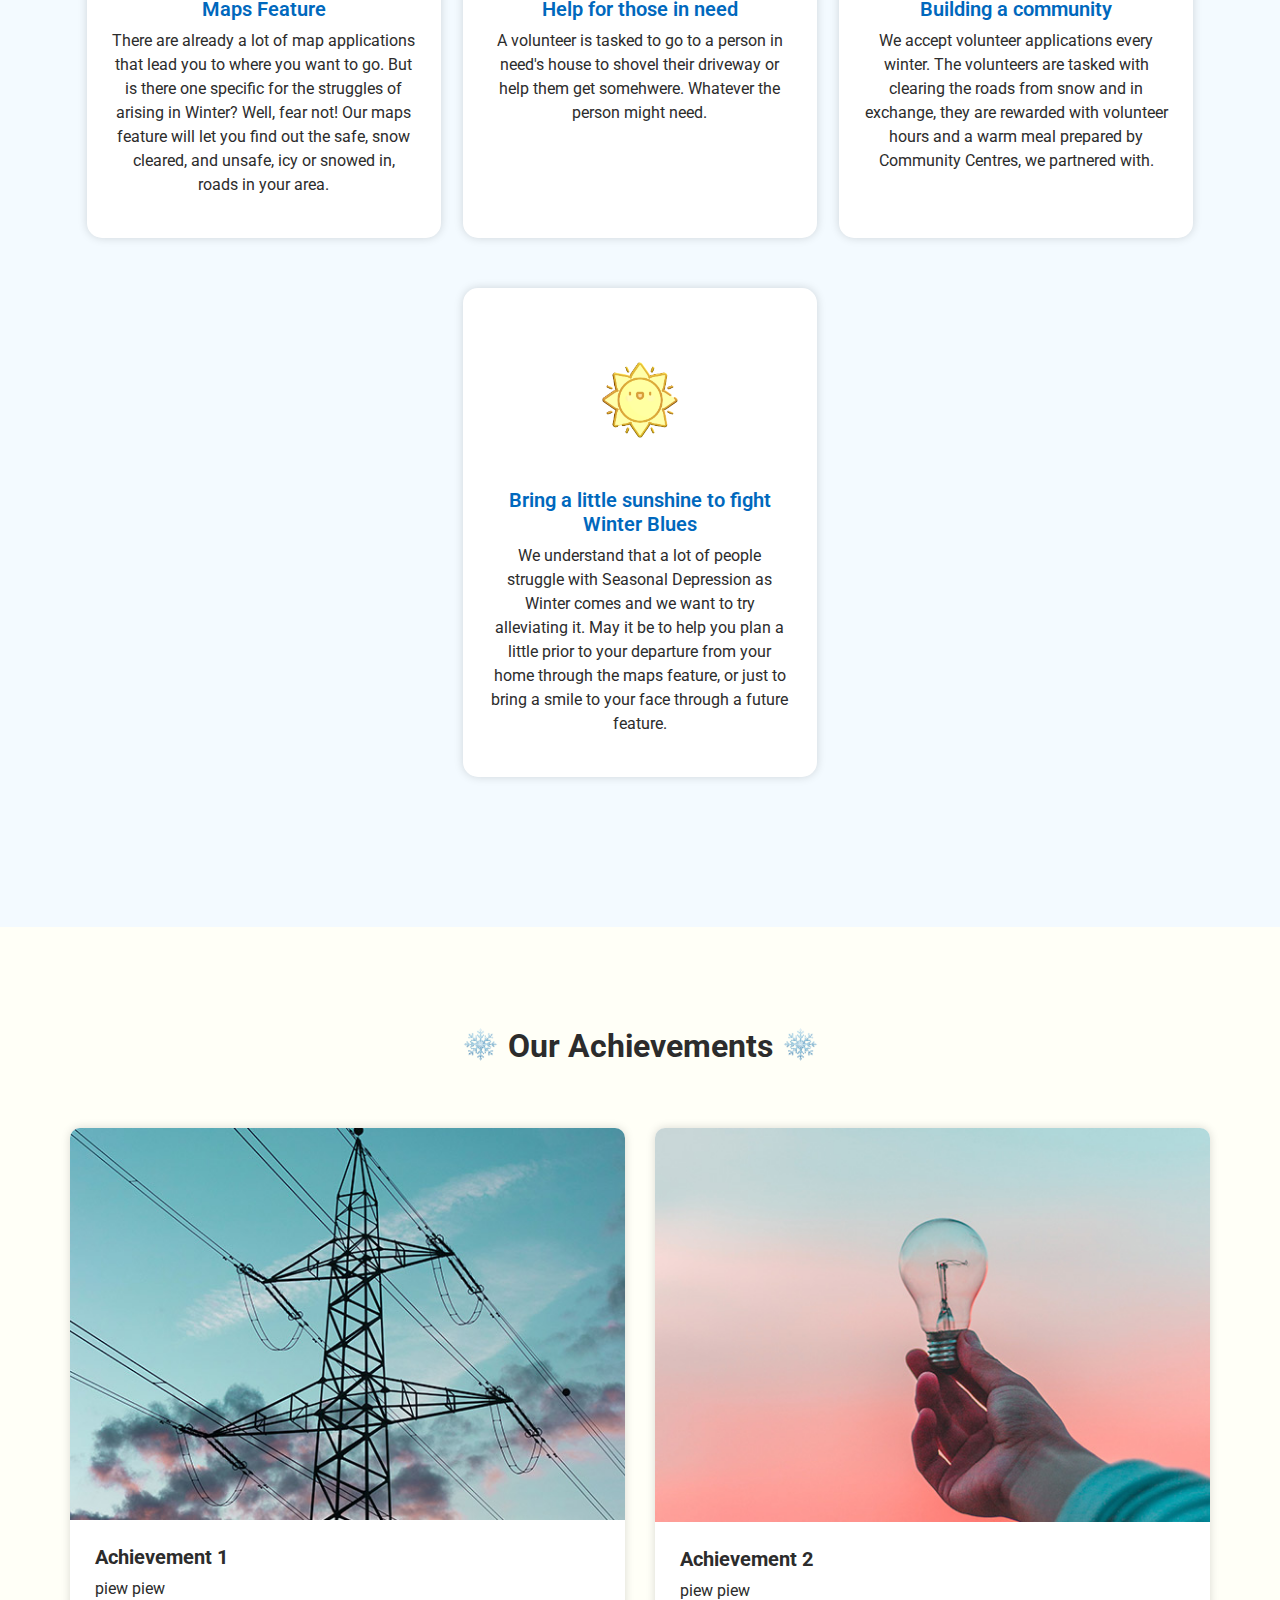
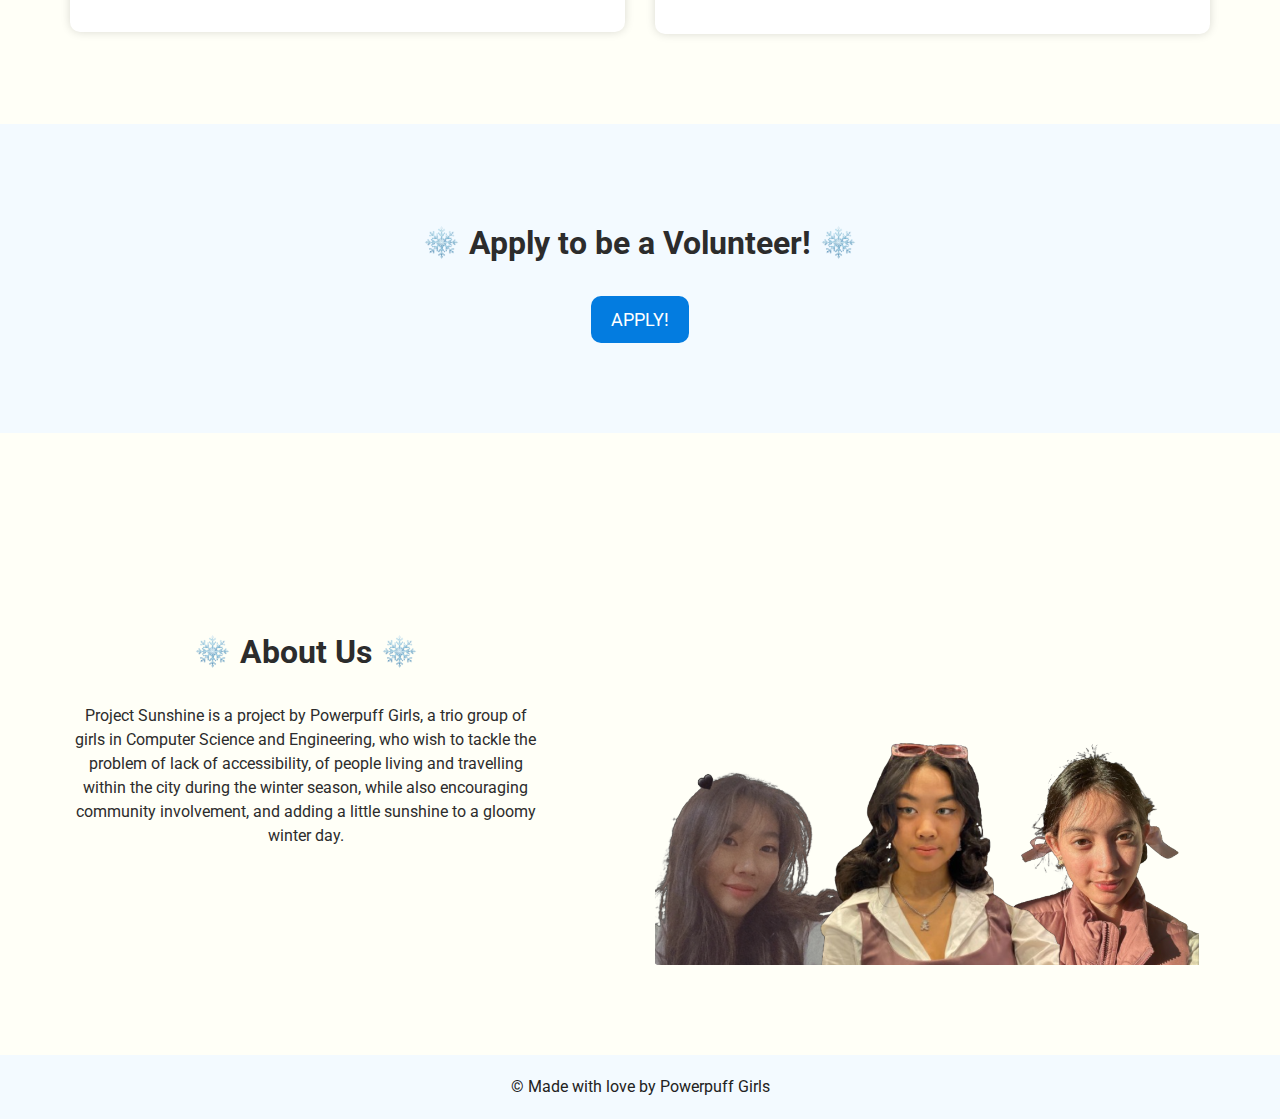
==== commit a92a6a77: "." ====
--- a/index.html
+++ b/index.html
@@ -15,7 +15,7 @@
     <meta name="author" content="" />
 
     <title>Project Sunshine</title>
-
+    <link rel="stylesheet" href="https://cdnjs.cloudflare.com/ajax/libs/font-awesome/4.7.0/css/font-awesome.min.css">
     <!-- slider stylesheet -->
     <link
       rel="stylesheet"
@@ -109,18 +109,20 @@
                 </h1>
                 <p>
                   The road to providing quality of life in Winter through community involvement and map navigation.</br>
+                  To report any snow-filled or dangerous roads, click the report button!
                 </p>
                 <div class="search-container">
                   <form action="/action_page.php">
-                    <input
-                      type="text"
-                      placeholder="Input your postal code"
-                      name="search"
-                    />
-                    <button type="submit">Submit</button>
+                    <input type="text" placeholder="Search postal code..." name="search">
+                    <button type="submit"><i class="fa fa-search"></i></button>
                   </form>
                 </div>
               </div>
+              <div class="r">
+                  <button>
+                    <a href="map.html">Report!</a>
+                  </button>
+                </div>
             </div>
             <div class="col-lg-5 col-md-6 offset-lg-1">
               <div class="img_content">
@@ -344,12 +346,7 @@
           </div>
           <div class="col-md-6">
             <div class="img_container">
-              <div class="img-box b1">
-                <img src="images/about-img1.jpg" alt="" />
-              </div>
-              <div class="img-box b2">
-                <img src="images/about-img2.jpg" alt="" />
-              </div>
+                <img src="images/ppg.png" alt="" />
             </div>
           </div>
         </div>
--- a/css/style.css
+++ b/css/style.css
@@ -239,6 +239,32 @@
   padding: 6px;
   margin-top: 8px;
   border-radius: 10px;
+}
+
+.r a{
+  text-decoration: none;
+  display: inline-block;
+  color: #ffffff;
+  border-radius: 10px;
+  font-size: large;
+}
+
+.r{
+  margin-top: 10px;
+  text-align: center;
+}
+
+.r button {
+  border: none;
+  display: inline-block;
+  padding: 10px 15px;
+  background-color: #037ce0;
+  color: #ffffff;
+  border-radius: 10px;
+}
+
+.r button:hover {
+  background-color: #014c8a;
 }
 
 .detail_box .search-container button {
@@ -664,6 +690,7 @@
 
 .need_section input.message-box {
   height: 120px;
+  background-color: #ffffff;
 }
 .need_section .container{
   text-align: center;
